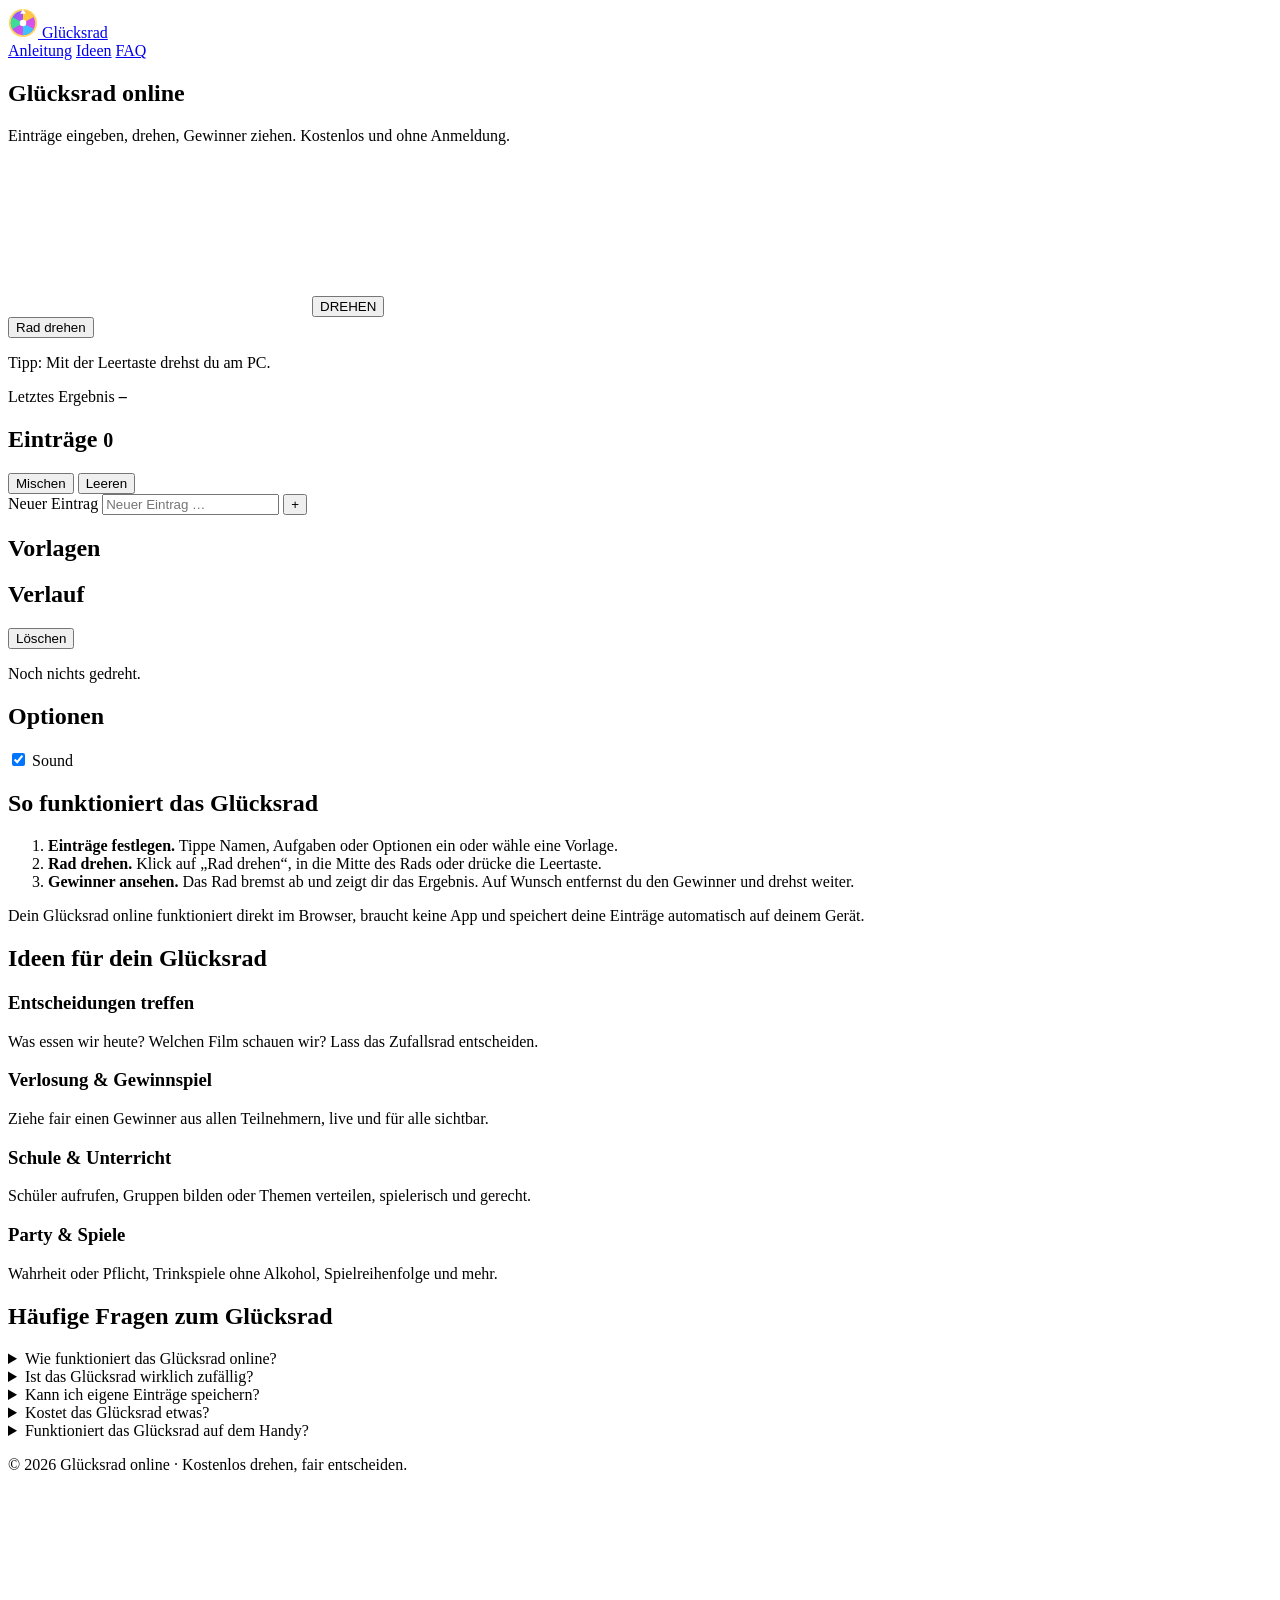
==== index.html @ abd8db39 "Add files via upload" ====
<!DOCTYPE html>
<html lang="de">
<head>
  <meta charset="utf-8">
  <meta name="viewport" content="width=device-width, initial-scale=1, viewport-fit=cover">
  <title>Glücksrad online – kostenlos drehen & selbst gestalten</title>
  <meta name="description" content="Das kostenlose Glücksrad online: Einträge eingeben, Rad drehen, Gewinner ziehen. Perfekt für Entscheidungen, Spiele, Verlosungen und Klassenzimmer. Ohne Anmeldung, am Handy und PC.">
  <meta name="keywords" content="Glücksrad, Glücksrad online, Glücksrad drehen, Glücksrad kostenlos, Zufallsrad, Entscheidungsrad, Wheel of Fortune, Gewinnspiel Rad">
  <meta name="robots" content="index, follow, max-image-preview:large">
  <meta name="theme-color" content="#0b0820">
  <link rel="canonical" href="https://example.com/">
  <link rel="icon" href="favicon.svg" type="image/svg+xml">
  <link rel="manifest" href="manifest.json">

  <meta property="og:type" content="website">
  <meta property="og:locale" content="de_DE">
  <meta property="og:title" content="Glücksrad online – kostenlos drehen">
  <meta property="og:description" content="Eigene Einträge, schickes Rad, sofort Ergebnis. Das Glücksrad für Entscheidungen, Spiele und Verlosungen.">
  <meta property="og:url" content="https://example.com/">
  <meta name="twitter:card" content="summary">
  <meta name="twitter:title" content="Glücksrad online – kostenlos drehen">
  <meta name="twitter:description" content="Eigene Einträge, schickes Rad, sofort Ergebnis.">

  <link rel="stylesheet" href="css/base.css">
  <link rel="stylesheet" href="css/layout.css">
  <link rel="stylesheet" href="css/wheel.css">
  <link rel="stylesheet" href="css/panel.css">
  <link rel="stylesheet" href="css/modal.css">

  <script type="application/ld+json">
  {
    "@context": "https://schema.org",
    "@graph": [
      {
        "@type": "WebApplication",
        "name": "Glücksrad online",
        "url": "https://example.com/",
        "applicationCategory": "GameApplication",
        "operatingSystem": "Alle (Browser)",
        "inLanguage": "de",
        "description": "Kostenloses Glücksrad zum Drehen mit eigenen Einträgen. Läuft im Browser auf Handy, Tablet und PC.",
        "offers": { "@type": "Offer", "price": "0", "priceCurrency": "EUR" }
      },
      {
        "@type": "FAQPage",
        "mainEntity": [
          {
            "@type": "Question",
            "name": "Wie funktioniert das Glücksrad online?",
            "acceptedAnswer": { "@type": "Answer", "text": "Trage deine Einträge ein, klicke auf Drehen und das Rad stoppt zufällig bei einem Eintrag. Das Ergebnis wird sofort angezeigt." }
          },
          {
            "@type": "Question",
            "name": "Ist das Glücksrad wirklich zufällig?",
            "acceptedAnswer": { "@type": "Answer", "text": "Ja. Der Gewinner wird per Zufallsgenerator des Browsers bestimmt, jeder Eintrag hat dieselbe Chance." }
          },
          {
            "@type": "Question",
            "name": "Kann ich eigene Einträge speichern?",
            "acceptedAnswer": { "@type": "Answer", "text": "Ja. Deine Einträge werden automatisch in deinem Browser gespeichert und sind beim nächsten Besuch wieder da." }
          },
          {
            "@type": "Question",
            "name": "Kostet das Glücksrad etwas?",
            "acceptedAnswer": { "@type": "Answer", "text": "Nein, das Glücksrad ist kostenlos und braucht weder Anmeldung noch Installation." }
          },
          {
            "@type": "Question",
            "name": "Funktioniert das Glücksrad auf dem Handy?",
            "acceptedAnswer": { "@type": "Answer", "text": "Ja, die Seite passt sich automatisch an Smartphone, Tablet und PC an." }
          }
        ]
      }
    ]
  }
  </script>
</head>
<body>
  <div class="bg" aria-hidden="true"><span class="blob b1"></span><span class="blob b2"></span><span class="blob b3"></span></div>

  <header class="site-header">
    <a class="brand" href="./" aria-label="Glücksrad Startseite">
      <img src="favicon.svg" width="30" height="30" alt="">
      <span>Glücksrad</span>
    </a>
    <nav class="nav" aria-label="Hauptnavigation">
      <a href="#anleitung">Anleitung</a>
      <a href="#ideen">Ideen</a>
      <a href="#faq">FAQ</a>
    </nav>
  </header>

  <main>
    <section class="app" id="app">
      <div class="app-head">
        <h1>Glücksrad <span class="grad">online</span></h1>
        <p class="lead">Einträge eingeben, drehen, Gewinner ziehen. Kostenlos und ohne Anmeldung.</p>
      </div>

      <div class="stage">
        <div class="wheel-col">
          <div class="wheel-wrap" id="wheelWrap">
            <div class="pointer" aria-hidden="true"></div>
            <canvas id="wheelCanvas" role="img" aria-label="Glücksrad mit deinen Einträgen"></canvas>
            <button class="hub" id="hubBtn" type="button" aria-label="Rad drehen">DREHEN</button>
          </div>

          <button class="spin-btn" id="spinBtn" type="button">
            <span class="spin-label">Rad drehen</span>
          </button>
          <p class="hint">Tipp: Mit der Leertaste drehst du am PC.</p>

          <div class="result-strip" id="resultStrip" aria-live="polite">
            <span class="result-label">Letztes Ergebnis</span>
            <strong id="resultText">–</strong>
          </div>
        </div>

        <aside class="panel" aria-label="Einstellungen">
          <section class="card">
            <div class="card-head">
              <h2>Einträge <small id="entryCount">0</small></h2>
              <div class="mini-actions">
                <button type="button" class="ghost" id="shuffleBtn" title="Reihenfolge mischen">Mischen</button>
                <button type="button" class="ghost danger" id="clearBtn" title="Alle Einträge löschen">Leeren</button>
              </div>
            </div>

            <form class="add-form" id="addForm" autocomplete="off">
              <label class="sr-only" for="entryInput">Neuer Eintrag</label>
              <input id="entryInput" type="text" maxlength="40" placeholder="Neuer Eintrag …" enterkeyhint="done">
              <button type="submit" class="add-btn" aria-label="Eintrag hinzufügen">+</button>
            </form>

            <ul class="entries" id="entryList"></ul>
            <p class="note" id="entryNote" hidden></p>
          </section>

          <section class="card">
            <h2>Vorlagen</h2>
            <div class="chips" id="presetChips"></div>
          </section>

          <section class="card">
            <div class="card-head">
              <h2>Verlauf</h2>
              <button type="button" class="ghost" id="clearHistoryBtn">Löschen</button>
            </div>
            <ol class="history" id="historyList"></ol>
            <p class="note" id="historyEmpty">Noch nichts gedreht.</p>
          </section>

          <section class="card">
            <h2>Optionen</h2>
            <label class="switch">
              <input type="checkbox" id="soundToggle" checked>
              <span class="track"><span class="thumb"></span></span>
              <span class="switch-text">Sound</span>
            </label>
          </section>
        </aside>
      </div>
    </section>

    <section class="content" id="anleitung">
      <h2>So funktioniert das Glücksrad</h2>
      <ol class="steps">
        <li><strong>Einträge festlegen.</strong> Tippe Namen, Aufgaben oder Optionen ein oder wähle eine Vorlage.</li>
        <li><strong>Rad drehen.</strong> Klick auf „Rad drehen“, in die Mitte des Rads oder drücke die Leertaste.</li>
        <li><strong>Gewinner ansehen.</strong> Das Rad bremst ab und zeigt dir das Ergebnis. Auf Wunsch entfernst du den Gewinner und drehst weiter.</li>
      </ol>
      <p>Dein Glücksrad online funktioniert direkt im Browser, braucht keine App und speichert deine Einträge automatisch auf deinem Gerät.</p>
    </section>

    <section class="content" id="ideen">
      <h2>Ideen für dein Glücksrad</h2>
      <div class="idea-grid">
        <article><h3>Entscheidungen treffen</h3><p>Was essen wir heute? Welchen Film schauen wir? Lass das Zufallsrad entscheiden.</p></article>
        <article><h3>Verlosung &amp; Gewinnspiel</h3><p>Ziehe fair einen Gewinner aus allen Teilnehmern, live und für alle sichtbar.</p></article>
        <article><h3>Schule &amp; Unterricht</h3><p>Schüler aufrufen, Gruppen bilden oder Themen verteilen, spielerisch und gerecht.</p></article>
        <article><h3>Party &amp; Spiele</h3><p>Wahrheit oder Pflicht, Trinkspiele ohne Alkohol, Spielreihenfolge und mehr.</p></article>
      </div>
    </section>

    <section class="content" id="faq">
      <h2>Häufige Fragen zum Glücksrad</h2>
      <details><summary>Wie funktioniert das Glücksrad online?</summary><p>Trage deine Einträge ein, klicke auf Drehen und das Rad stoppt zufällig bei einem Eintrag. Das Ergebnis wird sofort angezeigt.</p></details>
      <details><summary>Ist das Glücksrad wirklich zufällig?</summary><p>Ja. Der Gewinner wird per Zufallsgenerator des Browsers bestimmt, jeder Eintrag hat dieselbe Chance.</p></details>
      <details><summary>Kann ich eigene Einträge speichern?</summary><p>Ja. Deine Einträge werden automatisch in deinem Browser gespeichert und sind beim nächsten Besuch wieder da.</p></details>
      <details><summary>Kostet das Glücksrad etwas?</summary><p>Nein, das Glücksrad ist kostenlos und braucht weder Anmeldung noch Installation.</p></details>
      <details><summary>Funktioniert das Glücksrad auf dem Handy?</summary><p>Ja, die Seite passt sich automatisch an Smartphone, Tablet und PC an.</p></details>
    </section>
  </main>

  <footer class="site-footer">
    <p>© <span id="year">2026</span> Glücksrad online · Kostenlos drehen, fair entscheiden.</p>
  </footer>

  <dialog class="modal" id="resultModal" aria-labelledby="modalWinner">
    <div class="modal-box">
      <p class="modal-kicker">Gewinner</p>
      <h2 id="modalWinner">–</h2>
      <div class="modal-actions">
        <button type="button" class="btn primary" id="againBtn">Nochmal drehen</button>
        <button type="button" class="btn" id="removeWinnerBtn">Gewinner entfernen</button>
        <button type="button" class="btn ghost" id="closeModalBtn">Schließen</button>
      </div>
    </div>
  </dialog>

  <canvas id="confetti" aria-hidden="true"></canvas>

  <script src="js/config.js"></script>
  <script src="js/storage.js"></script>
  <script src="js/sound.js"></script>
  <script src="js/confetti.js"></script>
  <script src="js/wheel.js"></script>
  <script src="js/ui.js"></script>
  <script src="js/main.js"></script>
</body>
</html>
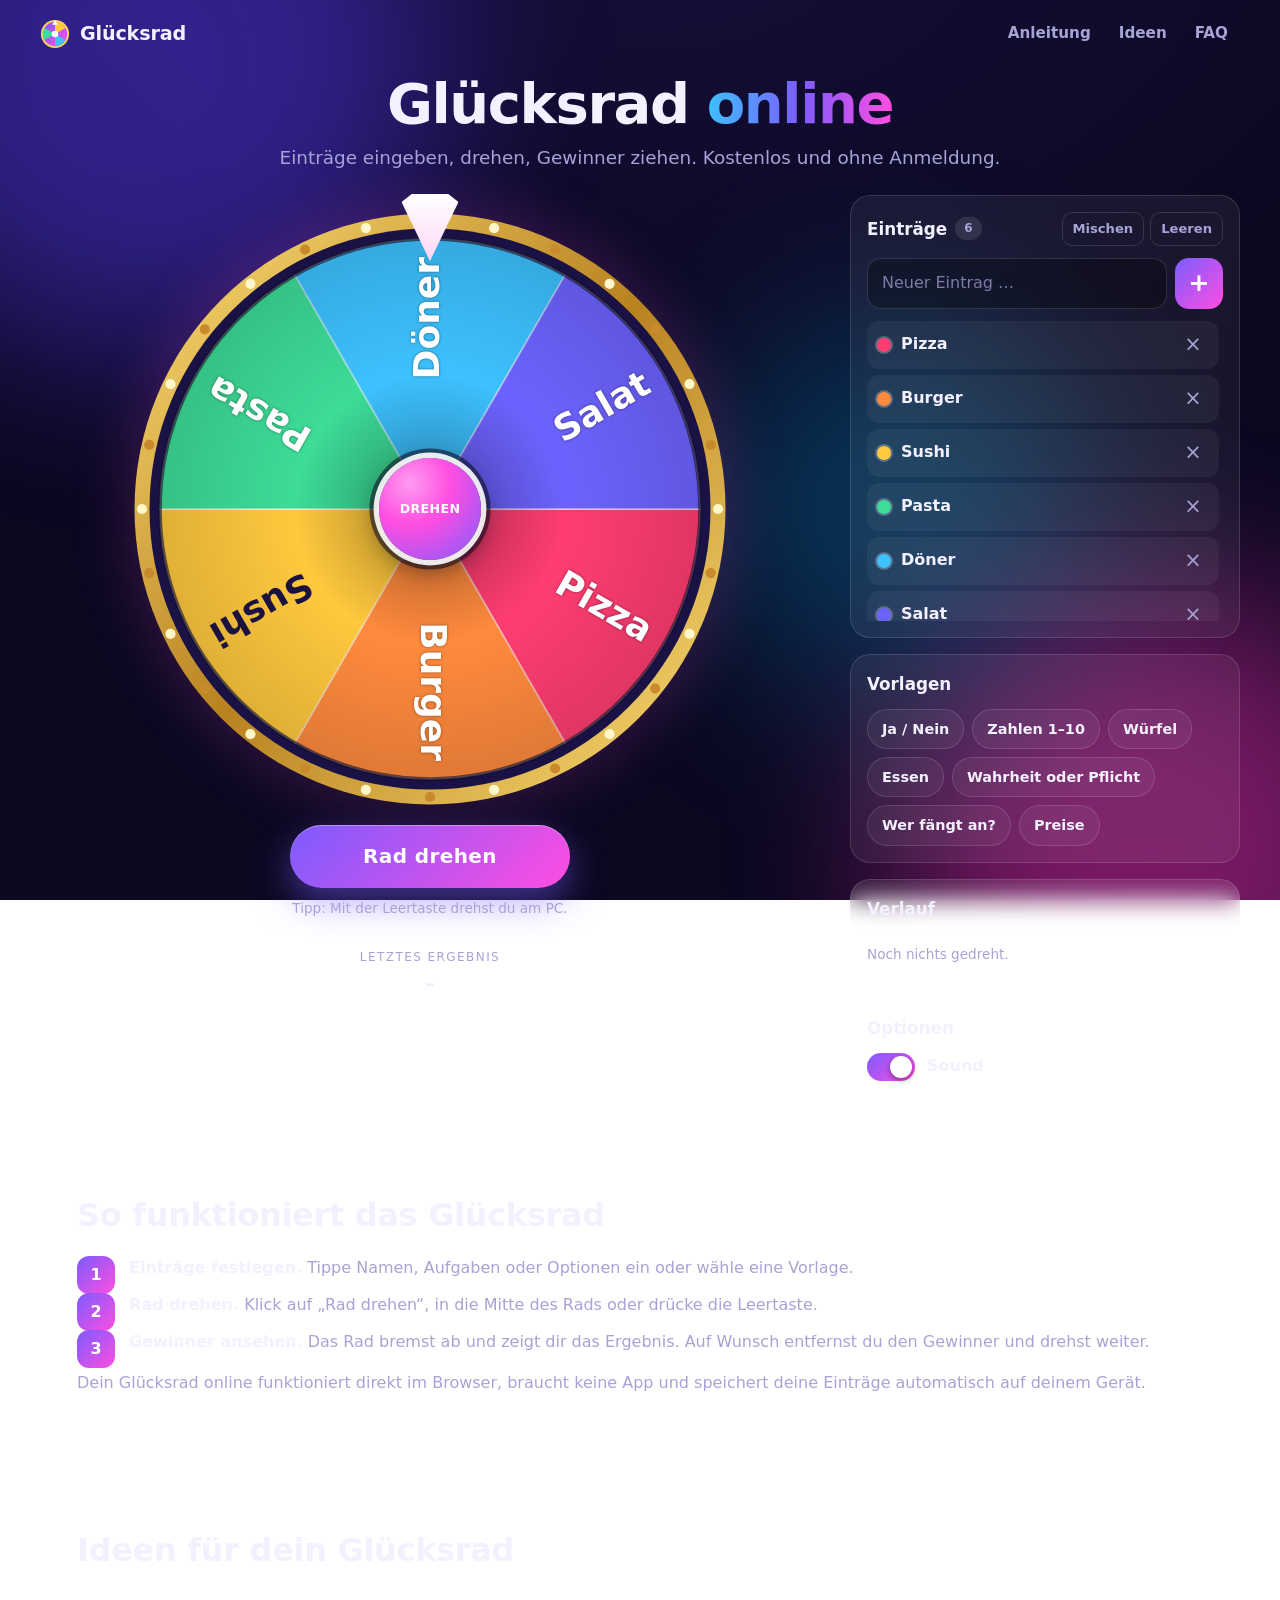
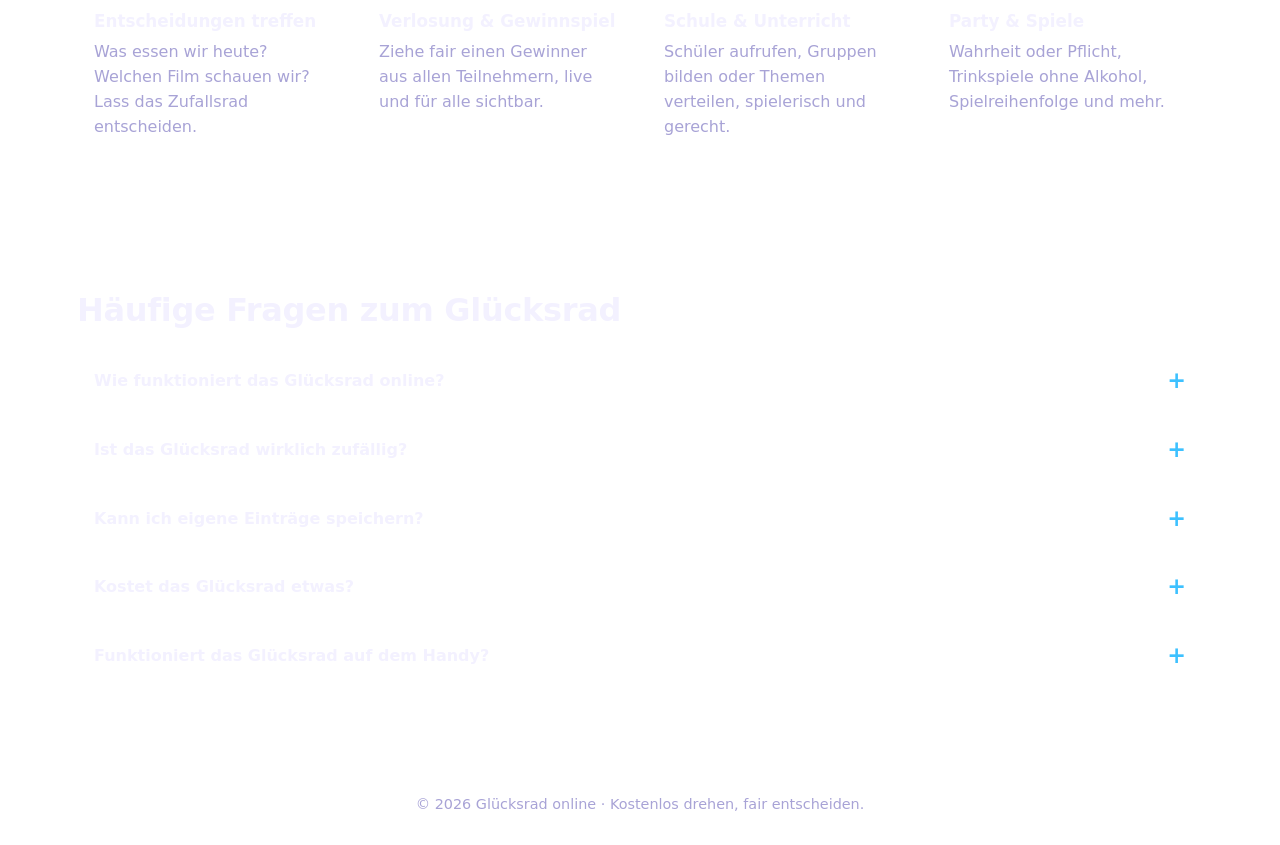
==== commit 5100dd7b: "Update index.html" ====
--- a/index.html
+++ b/index.html
@@ -21,11 +21,11 @@
   <meta name="twitter:title" content="Glücksrad online – kostenlos drehen">
   <meta name="twitter:description" content="Eigene Einträge, schickes Rad, sofort Ergebnis.">
 
-  <link rel="stylesheet" href="css/base.css">
-  <link rel="stylesheet" href="css/layout.css">
-  <link rel="stylesheet" href="css/wheel.css">
-  <link rel="stylesheet" href="css/panel.css">
-  <link rel="stylesheet" href="css/modal.css">
+  <link rel="stylesheet" href="base.css">
+  <link rel="stylesheet" href="layout.css">
+  <link rel="stylesheet" href="wheel.css">
+  <link rel="stylesheet" href="panel.css">
+  <link rel="stylesheet" href="modal.css">
 
   <script type="application/ld+json">
   {
@@ -210,12 +210,12 @@
 
   <canvas id="confetti" aria-hidden="true"></canvas>
 
-  <script src="js/config.js"></script>
-  <script src="js/storage.js"></script>
-  <script src="js/sound.js"></script>
-  <script src="js/confetti.js"></script>
-  <script src="js/wheel.js"></script>
-  <script src="js/ui.js"></script>
-  <script src="js/main.js"></script>
+  <script src="config.js"></script>
+  <script src="storage.js"></script>
+  <script src="sound.js"></script>
+  <script src="confetti.js"></script>
+  <script src="wheel.js"></script>
+  <script src="ui.js"></script>
+  <script src="main.js"></script>
 </body>
 </html>
--- a/base.css
+++ b/base.css
@@ -0,0 +1,91 @@
+/* ===== Basis: Variablen, Reset, Hintergrund, Buttons ===== */
+:root {
+  --bg: #0b0820;
+  --bg-2: #150f3a;
+  --text: #f3f1ff;
+  --muted: #a8a3d6;
+  --card: rgba(255, 255, 255, 0.06);
+  --card-strong: rgba(255, 255, 255, 0.1);
+  --line: rgba(255, 255, 255, 0.13);
+  --accent: #7c5cff;
+  --accent-2: #ff4de1;
+  --accent-3: #3dc1ff;
+  --danger: #ff5c7a;
+  --radius: 20px;
+  --font: "Inter", system-ui, -apple-system, "Segoe UI", Roboto, "Helvetica Neue", Arial, sans-serif;
+}
+
+*, *::before, *::after { box-sizing: border-box; }
+* { margin: 0; }
+
+html {
+  scroll-behavior: smooth;
+  -webkit-text-size-adjust: 100%;
+  scroll-padding-top: 16px;
+}
+
+body {
+  font-family: var(--font);
+  color: var(--text);
+  background: radial-gradient(1200px 700px at 50% -10%, var(--bg-2), var(--bg) 70%) fixed;
+  min-height: 100vh;
+  line-height: 1.55;
+  overflow-x: hidden;
+  -webkit-tap-highlight-color: transparent;
+}
+
+a { color: var(--accent-3); }
+button, input { font: inherit; color: inherit; }
+button { cursor: pointer; }
+:focus-visible { outline: 3px solid var(--accent-3); outline-offset: 2px; }
+
+.sr-only {
+  position: absolute; width: 1px; height: 1px; padding: 0; margin: -1px;
+  overflow: hidden; clip: rect(0, 0, 0, 0); white-space: nowrap; border: 0;
+}
+
+/* animierter Hintergrund */
+.bg { position: fixed; inset: 0; z-index: -1; overflow: hidden; pointer-events: none; }
+.blob { position: absolute; border-radius: 50%; filter: blur(90px); opacity: 0.45; animation: float 18s ease-in-out infinite; }
+.b1 { width: 46vmax; height: 46vmax; background: #5b3dff; top: -18vmax; left: -12vmax; }
+.b2 { width: 40vmax; height: 40vmax; background: #ff2fb8; bottom: -16vmax; right: -10vmax; animation-delay: -6s; }
+.b3 { width: 30vmax; height: 30vmax; background: #00b7ff; top: 35%; left: 55%; opacity: 0.25; animation-delay: -12s; }
+@keyframes float {
+  0%, 100% { transform: translate(0, 0) scale(1); }
+  50% { transform: translate(4vmax, -3vmax) scale(1.08); }
+}
+
+/* Buttons */
+.btn {
+  border: 1px solid var(--line);
+  background: var(--card-strong);
+  border-radius: 14px;
+  padding: 12px 18px;
+  font-weight: 700;
+  transition: transform 0.15s ease, background 0.15s ease, box-shadow 0.15s ease;
+}
+.btn:hover { background: rgba(255, 255, 255, 0.16); transform: translateY(-1px); }
+.btn:active { transform: translateY(0) scale(0.98); }
+.btn.primary {
+  border: 0;
+  background: linear-gradient(135deg, var(--accent), var(--accent-2));
+  box-shadow: 0 10px 28px rgba(124, 92, 255, 0.45);
+}
+.btn.ghost { background: transparent; }
+
+.ghost {
+  background: transparent;
+  border: 1px solid var(--line);
+  color: var(--muted);
+  border-radius: 10px;
+  padding: 6px 10px;
+  font-size: 0.82rem;
+  font-weight: 600;
+  transition: color 0.15s, border-color 0.15s, background 0.15s;
+}
+.ghost:hover { color: var(--text); border-color: rgba(255, 255, 255, 0.3); background: rgba(255, 255, 255, 0.05); }
+.ghost.danger:hover { color: var(--danger); border-color: var(--danger); }
+
+@media (prefers-reduced-motion: reduce) {
+  *, *::before, *::after { animation-duration: 0.01ms !important; animation-iteration-count: 1 !important; transition-duration: 0.01ms !important; scroll-behavior: auto !important; }
+}
--- a/layout.css
+++ b/layout.css
@@ -0,0 +1,70 @@
+/* ===== Layout: Header, Hauptbereich, Inhalte, Footer ===== */
+.site-header {
+  display: flex; align-items: center; justify-content: space-between;
+  max-width: 1280px; margin: 0 auto;
+  padding: 14px clamp(16px, 4vw, 40px);
+  padding-top: max(14px, env(safe-area-inset-top));
+}
+.brand { display: flex; align-items: center; gap: 10px; color: var(--text); text-decoration: none; font-weight: 800; font-size: 1.2rem; letter-spacing: -0.01em; }
+.brand img { display: block; }
+.nav { display: flex; gap: 4px; }
+.nav a { color: var(--muted); text-decoration: none; font-weight: 600; font-size: 0.95rem; padding: 8px 12px; border-radius: 10px; transition: color 0.15s, background 0.15s; }
+.nav a:hover { color: var(--text); background: var(--card); }
+
+main { max-width: 1280px; margin: 0 auto; padding: 0 clamp(16px, 4vw, 40px) 40px; }
+
+.app-head { text-align: center; margin: 6px 0 22px; }
+h1 { font-size: clamp(2.1rem, 5.6vw, 3.5rem); line-height: 1.08; font-weight: 900; letter-spacing: -0.025em; }
+.grad { background: linear-gradient(90deg, var(--accent-3), var(--accent), var(--accent-2)); -webkit-background-clip: text; background-clip: text; color: transparent; }
+.lead { color: var(--muted); font-size: clamp(1rem, 2.2vw, 1.15rem); margin-top: 10px; }
+
+.stage { display: grid; grid-template-columns: minmax(0, 1fr) 390px; gap: 30px; align-items: start; }
+.wheel-col { display: flex; flex-direction: column; align-items: center; gap: 16px; min-width: 0; }
+
+/* Inhaltsbereiche (SEO-Text) */
+.content {
+  margin-top: 56px;
+  padding: clamp(20px, 4vw, 36px);
+  background: var(--card);
+  border: 1px solid var(--line);
+  border-radius: 24px;
+  backdrop-filter: blur(10px);
+}
+.content h2 { font-size: clamp(1.4rem, 3.4vw, 2rem); margin-bottom: 16px; letter-spacing: -0.01em; }
+.content p { color: var(--muted); }
+.content p + p { margin-top: 10px; }
+
+.steps { list-style: none; counter-reset: step; display: grid; gap: 12px; margin-bottom: 16px; padding: 0; }
+.steps li { counter-increment: step; position: relative; padding-left: 52px; color: var(--muted); }
+.steps li::before {
+  content: counter(step); position: absolute; left: 0; top: 0;
+  width: 38px; height: 38px; display: grid; place-items: center;
+  border-radius: 12px; font-weight: 800; color: #fff;
+  background: linear-gradient(135deg, var(--accent), var(--accent-2));
+}
+.steps strong { color: var(--text); }
+
+.idea-grid { display: grid; grid-template-columns: repeat(auto-fit, minmax(220px, 1fr)); gap: 14px; }
+.idea-grid article { background: rgba(255, 255, 255, 0.05); border: 1px solid var(--line); border-radius: 16px; padding: 16px; }
+.idea-grid h3 { font-size: 1.05rem; margin-bottom: 6px; }
+
+details { border: 1px solid var(--line); border-radius: 14px; padding: 4px 16px; background: rgba(255, 255, 255, 0.04); }
+details + details { margin-top: 10px; }
+summary { cursor: pointer; font-weight: 700; padding: 12px 0; list-style: none; display: flex; justify-content: space-between; gap: 12px; }
+summary::-webkit-details-marker { display: none; }
+summary::after { content: "+"; font-size: 1.4rem; line-height: 1; color: var(--accent-3); transition: transform 0.2s; }
+details[open] summary::after { transform: rotate(45deg); }
+details p { padding-bottom: 14px; }
+
+.site-footer { text-align: center; color: var(--muted); font-size: 0.9rem; padding: 30px 16px calc(30px + env(safe-area-inset-bottom)); }
+
+/* Tablet & Handy */
+@media (max-width: 980px) {
+  .stage { grid-template-columns: 1fr; gap: 22px; }
+  .panel { max-width: 640px; width: 100%; margin: 0 auto; }
+}
+@media (max-width: 520px) {
+  .nav a { padding: 8px 8px; font-size: 0.88rem; }
+  .app-head { margin-bottom: 14px; }
+  .content { margin-top: 36px; border-radius: 20px; }
+}
--- a/wheel.css
+++ b/wheel.css
@@ -0,0 +1,68 @@
+/* ===== Glücksrad: Rad, Zeiger, Drehen-Button, Ergebnis ===== */
+.wheel-wrap {
+  position: relative;
+  width: min(100%, clamp(280px, min(92vw, 100svh - 300px), 640px));
+  aspect-ratio: 1;
+  container-type: inline-size;
+  margin-top: 14px;
+}
+.wheel-wrap::before {
+  content: ""; position: absolute; inset: -6%; z-index: -1; border-radius: 50%;
+  background: radial-gradient(circle, rgba(124, 92, 255, 0.55), rgba(255, 77, 225, 0.2) 55%, transparent 70%);
+  filter: blur(22px);
+}
+#wheelCanvas { position: absolute; inset: 0; width: 100%; height: 100%; display: block; border-radius: 50%; touch-action: manipulation; }
+
+.pointer {
+  position: absolute; left: 50%; top: -2.5%;
+  width: 9.5%; aspect-ratio: 0.85;
+  transform: translateX(-50%); transform-origin: 50% 20%;
+  background: linear-gradient(180deg, #fff, #ffd6f6);
+  clip-path: polygon(50% 100%, 0 12%, 18% 0, 82% 0, 100% 12%);
+  z-index: 3;
+}
+
+.hub {
+  position: absolute; left: 50%; top: 50%;
+  width: 17%; aspect-ratio: 1; transform: translate(-50%, -50%);
+  border-radius: 50%; border: 0;
+  background: radial-gradient(circle at 30% 25%, #ff9bf0, var(--accent-2) 40%, var(--accent) 100%);
+  box-shadow: 0 0 0 0.9cqw rgba(255, 255, 255, 0.9), 0 0 0 1.6cqw rgba(11, 8, 32, 0.55), 0 8px 26px rgba(0, 0, 0, 0.5);
+  color: #fff; font-weight: 900; letter-spacing: 0.03em; font-size: 2.1cqw;
+  z-index: 2; transition: transform 0.15s ease, filter 0.15s;
+}
+.hub:hover { transform: translate(-50%, -50%) scale(1.06); filter: brightness(1.1); }
+.hub:active { transform: translate(-50%, -50%) scale(0.96); }
+
+.spin-btn {
+  border: 0; border-radius: 999px;
+  padding: 16px 44px; min-width: min(100%, 280px);
+  font-size: 1.25rem; font-weight: 900; letter-spacing: 0.02em; color: #fff;
+  background: linear-gradient(135deg, #7c5cff 0%, #ff4de1 100%);
+  box-shadow: 0 14px 36px rgba(124, 92, 255, 0.5), inset 0 1px 0 rgba(255, 255, 255, 0.35);
+  transition: transform 0.15s ease, box-shadow 0.15s ease, filter 0.15s;
+  animation: pulse 2.4s ease-in-out infinite;
+}
+.spin-btn:hover { transform: translateY(-2px); filter: brightness(1.08); }
+.spin-btn:active { transform: scale(0.97); }
+@keyframes pulse {
+  0%, 100% { box-shadow: 0 14px 36px rgba(124, 92, 255, 0.5), 0 0 0 0 rgba(255, 77, 225, 0.45); }
+  50% { box-shadow: 0 14px 36px rgba(124, 92, 255, 0.5), 0 0 0 14px rgba(255, 77, 225, 0); }
+}
+
+.spin-btn:disabled, .hub:disabled { opacity: 0.5; cursor: not-allowed; animation: none; filter: grayscale(0.4); transform: none; }
+.hub:disabled { transform: translate(-50%, -50%); }
+body.is-spinning .spin-btn { animation: none; }
+
+.hint { color: var(--muted); font-size: 0.85rem; margin-top: -6px; }
+@media (hover: none) { .hint { display: none; } }
+
+.result-strip {
+  display: flex; flex-direction: column; align-items: center; gap: 2px;
+  width: min(100%, 460px); padding: 12px 18px; text-align: center;
+  background: var(--card); border: 1px solid var(--line); border-radius: 16px;
+}
+.result-label { font-size: 0.75rem; text-transform: uppercase; letter-spacing: 0.12em; color: var(--muted); }
+.result-strip strong { font-size: 1.3rem; max-width: 100%; overflow-wrap: anywhere; }
+.result-strip.pop { animation: pop 0.45s ease; }
+@keyframes pop { 0% { transform: scale(0.92); } 60% { transform: scale(1.04); } 100% { transform: scale(1); } }
--- a/panel.css
+++ b/panel.css
@@ -0,0 +1,61 @@
+/* ===== Seitenpanel: Einträge, Vorlagen, Verlauf, Optionen ===== */
+.panel { display: grid; gap: 16px; min-width: 0; }
+body.is-spinning .panel { opacity: 0.6; pointer-events: none; }
+.panel { transition: opacity 0.2s; }
+
+.card { background: var(--card); border: 1px solid var(--line); border-radius: var(--radius); padding: 16px; backdrop-filter: blur(12px); }
+.card h2 { font-size: 1.05rem; font-weight: 800; display: flex; align-items: center; gap: 8px; }
+.card h2 small { font-size: 0.75rem; background: var(--card-strong); padding: 2px 9px; border-radius: 999px; color: var(--muted); }
+.card-head { display: flex; align-items: center; justify-content: space-between; gap: 10px; margin-bottom: 12px; }
+.card > h2 { margin-bottom: 12px; }
+.mini-actions { display: flex; gap: 6px; }
+
+.add-form { display: flex; gap: 8px; margin-bottom: 12px; }
+.add-form input {
+  flex: 1; min-width: 0; font-size: 16px; /* 16px verhindert Zoom auf iPhones */
+  padding: 12px 14px; border-radius: 14px;
+  background: rgba(0, 0, 0, 0.28); border: 1px solid var(--line);
+  transition: border-color 0.15s, box-shadow 0.15s;
+}
+.add-form input::placeholder { color: #7f7aa8; }
+.add-form input:focus { outline: none; border-color: var(--accent); box-shadow: 0 0 0 3px rgba(124, 92, 255, 0.3); }
+.add-btn {
+  width: 48px; flex: none; border: 0; border-radius: 14px; font-size: 1.6rem; font-weight: 700; line-height: 1; color: #fff;
+  background: linear-gradient(135deg, var(--accent), var(--accent-2));
+  transition: transform 0.15s;
+}
+.add-btn:hover { transform: scale(1.06); }
+.add-btn:active { transform: scale(0.94); }
+
+.entries { list-style: none; padding: 0; display: grid; gap: 6px; max-height: 300px; overflow-y: auto; padding-right: 4px; scrollbar-width: thin; scrollbar-color: rgba(255, 255, 255, 0.25) transparent; }
+.entries li { display: flex; align-items: center; gap: 10px; padding: 8px 10px; border-radius: 12px; background: rgba(255, 255, 255, 0.05); animation: slideIn 0.2s ease; }
+@keyframes slideIn { from { opacity: 0; transform: translateY(-4px); } to { opacity: 1; transform: none; } }
+.dot { width: 14px; height: 14px; border-radius: 50%; flex: none; box-shadow: 0 0 0 2px rgba(255, 255, 255, 0.25); }
+.entry-text { flex: 1; min-width: 0; overflow-wrap: anywhere; font-weight: 600; }
+.remove { flex: none; width: 32px; height: 32px; border-radius: 10px; border: 0; background: transparent; color: var(--muted); font-size: 1.3rem; line-height: 1; transition: background 0.15s, color 0.15s; }
+.remove:hover { background: rgba(255, 92, 122, 0.18); color: var(--danger); }
+
+.note { color: var(--muted); font-size: 0.85rem; margin-top: 10px; }
+.note.warn { color: #ffcf6b; }
+
+.chips { display: flex; flex-wrap: wrap; gap: 8px; }
+.chip { border: 1px solid var(--line); background: rgba(255, 255, 255, 0.05); border-radius: 999px; padding: 8px 14px; font-size: 0.9rem; font-weight: 600; transition: background 0.15s, border-color 0.15s, transform 0.15s; }
+.chip:hover { background: rgba(124, 92, 255, 0.25); border-color: var(--accent); transform: translateY(-1px); }
+
+.history { list-style: none; padding: 0; display: grid; gap: 6px; counter-reset: h; }
+.history li { display: flex; justify-content: space-between; gap: 10px; padding: 8px 12px; border-radius: 10px; background: rgba(255, 255, 255, 0.05); font-weight: 600; }
+.history li span:first-child { overflow-wrap: anywhere; }
+.history time { color: var(--muted); font-size: 0.8rem; font-weight: 500; flex: none; }
+
+.switch { display: flex; align-items: center; gap: 12px; cursor: pointer; user-select: none; }
+.switch input { position: absolute; opacity: 0; width: 1px; height: 1px; }
+.track { width: 48px; height: 28px; border-radius: 999px; background: rgba(255, 255, 255, 0.16); position: relative; transition: background 0.2s; flex: none; }
+.thumb { position: absolute; top: 3px; left: 3px; width: 22px; height: 22px; border-radius: 50%; background: #fff; transition: transform 0.2s; box-shadow: 0 2px 6px rgba(0, 0, 0, 0.4); }
+.switch input:checked + .track { background: linear-gradient(135deg, var(--accent), var(--accent-2)); }
+.switch input:checked + .track .thumb { transform: translateX(20px); }
+.switch input:focus-visible + .track { outline: 3px solid var(--accent-3); outline-offset: 2px; }
+.switch-text { font-weight: 600; }
+
+@media (max-width: 520px) {
+  .entries { max-height: 240px; }
+}
--- a/modal.css
+++ b/modal.css
@@ -0,0 +1,23 @@
+/* ===== Gewinner-Dialog & Konfetti ===== */
+#confetti { position: fixed; inset: 0; width: 100%; height: 100%; pointer-events: none; z-index: 1000; }
+
+.modal {
+  border: 0; padding: 0; background: transparent; color: var(--text);
+  width: min(92vw, 460px); max-width: none; margin: auto; overflow: visible;
+}
+.modal::backdrop { background: rgba(6, 4, 22, 0.65); backdrop-filter: blur(6px); -webkit-backdrop-filter: blur(6px); }
+.modal[open] .modal-box { animation: modalIn 0.35s cubic-bezier(0.2, 1.3, 0.4, 1); }
+@keyframes modalIn { from { opacity: 0; transform: scale(0.8) translateY(20px); } to { opacity: 1; transform: none; } }
+
+.modal-box {
+  text-align: center; padding: 30px 24px 24px;
+  border-radius: 28px; border: 1px solid rgba(255, 255, 255, 0.2);
+  background: linear-gradient(160deg, rgba(40, 28, 100, 0.95), rgba(20, 12, 60, 0.97));
+  box-shadow: 0 30px 80px rgba(0, 0, 0, 0.6), 0 0 80px rgba(124, 92, 255, 0.35);
+}
+.modal-kicker { text-transform: uppercase; letter-spacing: 0.2em; font-size: 0.8rem; color: var(--accent-3); font-weight: 800; }
+.modal h2 {
+  margin: 10px 0 24px; font-size: clamp(2rem, 9vw, 3rem); line-height: 1.1; font-weight: 900; overflow-wrap: anywhere;
+  background: linear-gradient(90deg, #ffe27a, #ff9bf0, #8fd8ff); -webkit-background-clip: text; background-clip: text; color: transparent;
+}
+.modal-actions { display: grid; gap: 10px; }
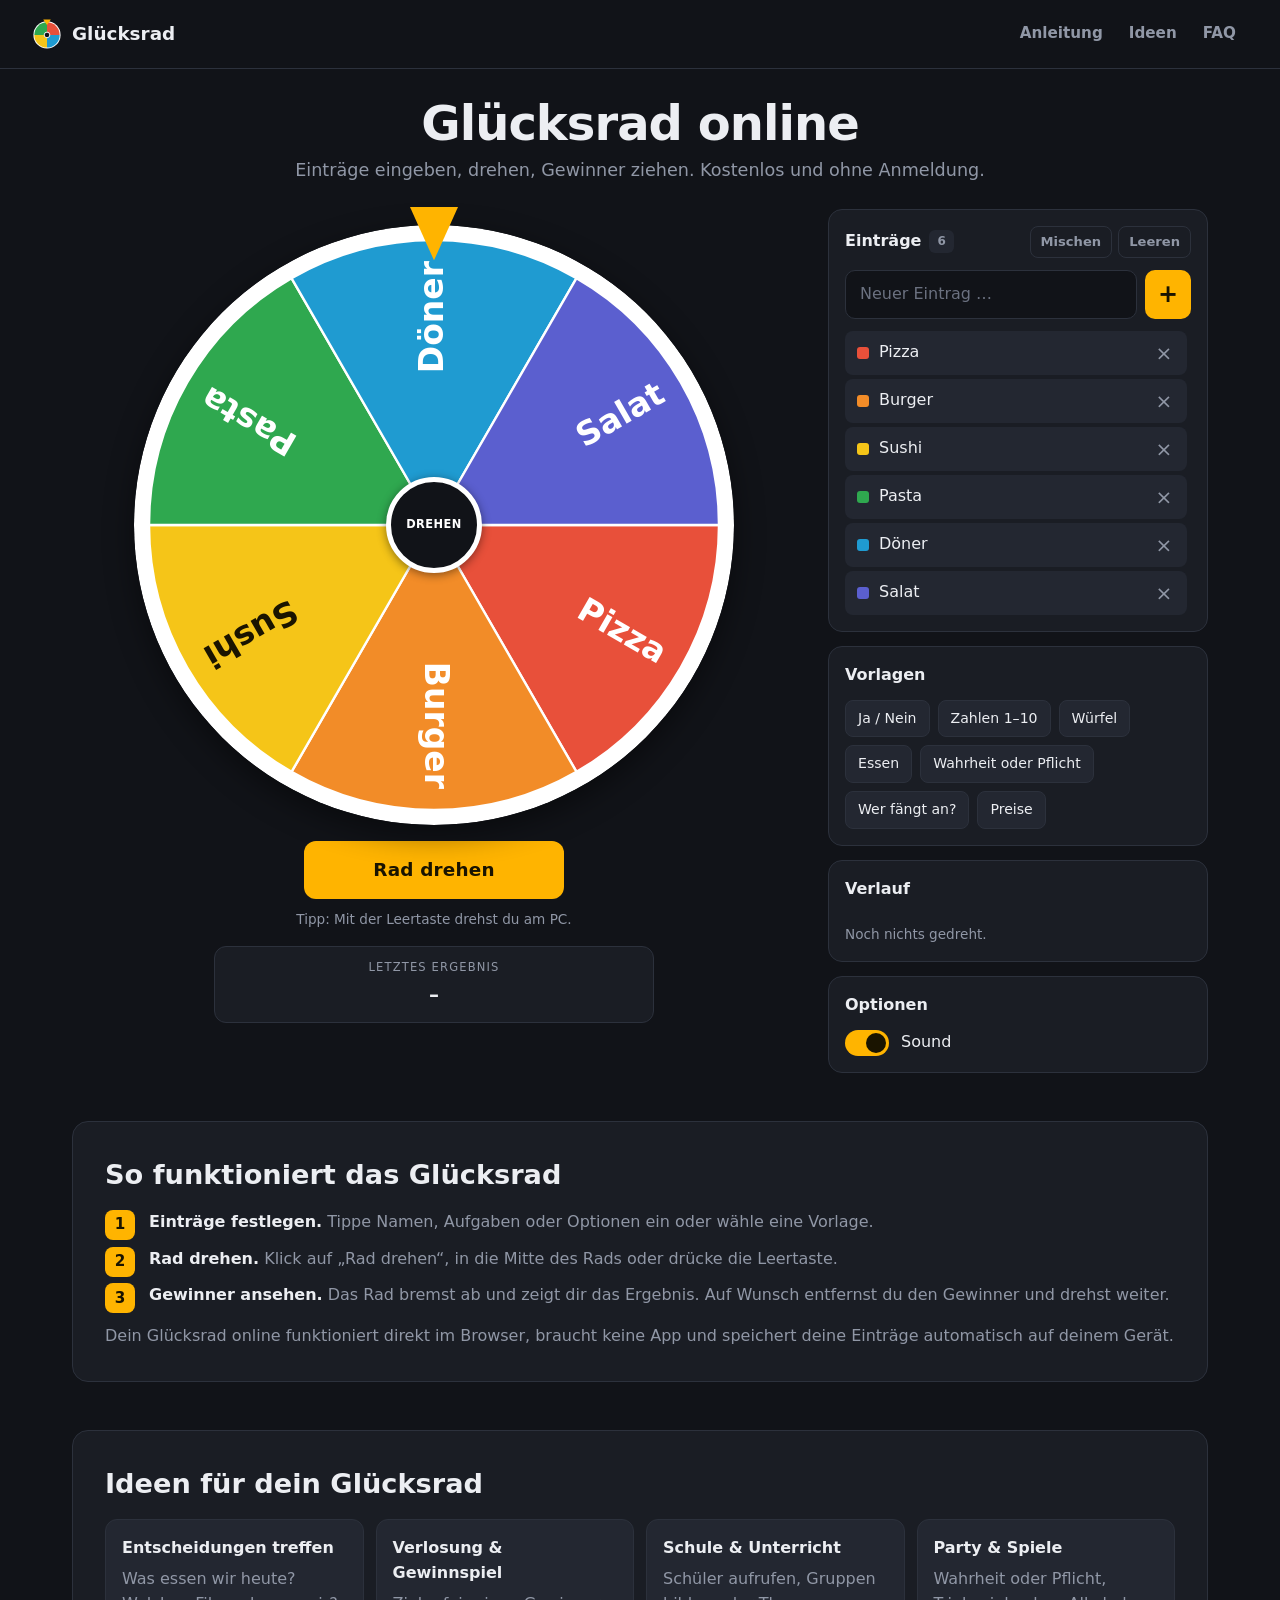
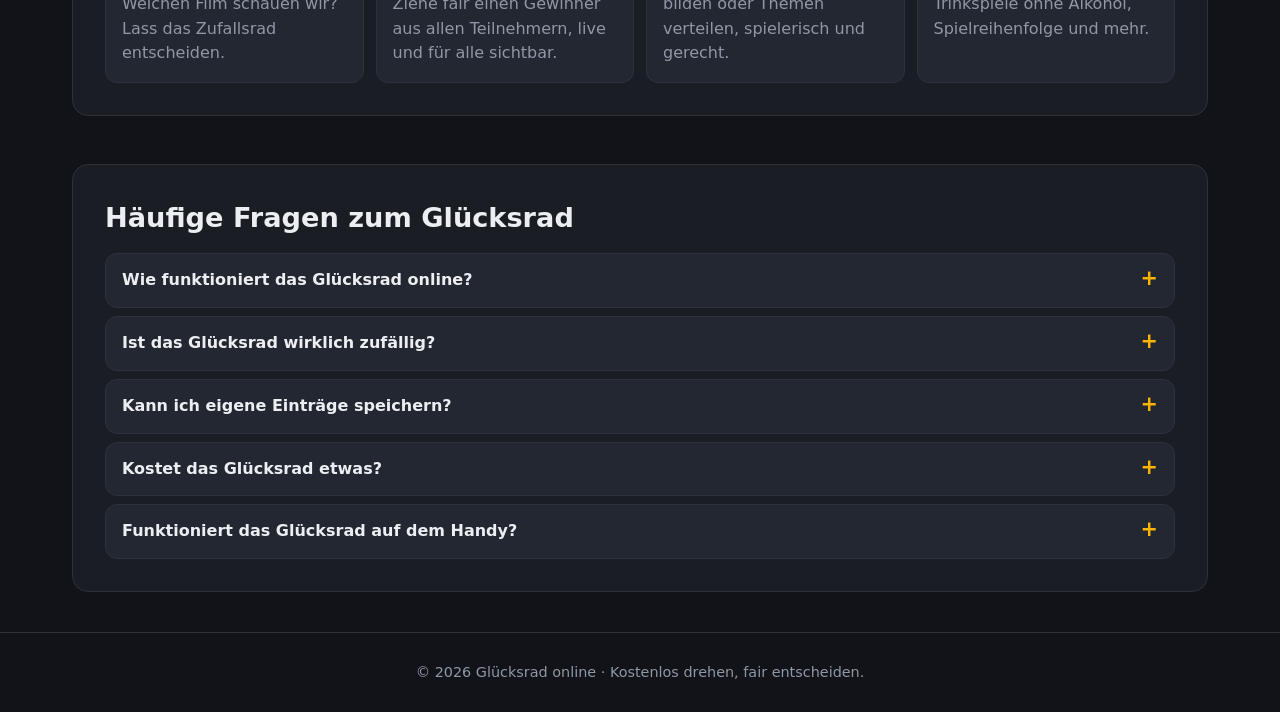
==== commit 6fbada4c: "Add files via upload" ====
--- a/index.html
+++ b/index.html
@@ -7,7 +7,7 @@
   <meta name="description" content="Das kostenlose Glücksrad online: Einträge eingeben, Rad drehen, Gewinner ziehen. Perfekt für Entscheidungen, Spiele, Verlosungen und Klassenzimmer. Ohne Anmeldung, am Handy und PC.">
   <meta name="keywords" content="Glücksrad, Glücksrad online, Glücksrad drehen, Glücksrad kostenlos, Zufallsrad, Entscheidungsrad, Wheel of Fortune, Gewinnspiel Rad">
   <meta name="robots" content="index, follow, max-image-preview:large">
-  <meta name="theme-color" content="#0b0820">
+  <meta name="theme-color" content="#111318">
   <link rel="canonical" href="https://example.com/">
   <link rel="icon" href="favicon.svg" type="image/svg+xml">
   <link rel="manifest" href="manifest.json">
@@ -76,7 +76,6 @@
   </script>
 </head>
 <body>
-  <div class="bg" aria-hidden="true"><span class="blob b1"></span><span class="blob b2"></span><span class="blob b3"></span></div>
 
   <header class="site-header">
     <a class="brand" href="./" aria-label="Glücksrad Startseite">
@@ -93,7 +92,7 @@
   <main>
     <section class="app" id="app">
       <div class="app-head">
-        <h1>Glücksrad <span class="grad">online</span></h1>
+        <h1>Glücksrad online</h1>
         <p class="lead">Einträge eingeben, drehen, Gewinner ziehen. Kostenlos und ohne Anmeldung.</p>
       </div>
 
--- a/base.css
+++ b/base.css
@@ -1,89 +1,69 @@
-/* ===== Basis: Variablen, Reset, Hintergrund, Buttons ===== */
+/* ===== Basis: Variablen, Reset, Buttons ===== */
 :root {
-  --bg: #0b0820;
-  --bg-2: #150f3a;
-  --text: #f3f1ff;
-  --muted: #a8a3d6;
-  --card: rgba(255, 255, 255, 0.06);
-  --card-strong: rgba(255, 255, 255, 0.1);
-  --line: rgba(255, 255, 255, 0.13);
-  --accent: #7c5cff;
-  --accent-2: #ff4de1;
-  --accent-3: #3dc1ff;
-  --danger: #ff5c7a;
-  --radius: 20px;
-  --font: "Inter", system-ui, -apple-system, "Segoe UI", Roboto, "Helvetica Neue", Arial, sans-serif;
+  --bg: #111318;
+  --surface: #1a1d24;
+  --surface-2: #232731;
+  --line: #2c313c;
+  --text: #eceef2;
+  --muted: #9097a6;
+  --accent: #ffb400;
+  --accent-ink: #1a1400;
+  --danger: #ff6b6b;
+  --radius: 12px;
+  --font: system-ui, -apple-system, "Segoe UI", Roboto, "Helvetica Neue", Arial, sans-serif;
 }
 
 *, *::before, *::after { box-sizing: border-box; }
 * { margin: 0; }
 
-html {
-  scroll-behavior: smooth;
-  -webkit-text-size-adjust: 100%;
-  scroll-padding-top: 16px;
-}
+html { scroll-behavior: smooth; -webkit-text-size-adjust: 100%; scroll-padding-top: 16px; }
 
 body {
   font-family: var(--font);
   color: var(--text);
-  background: radial-gradient(1200px 700px at 50% -10%, var(--bg-2), var(--bg) 70%) fixed;
+  background: var(--bg);
   min-height: 100vh;
   line-height: 1.55;
   overflow-x: hidden;
   -webkit-tap-highlight-color: transparent;
 }
 
-a { color: var(--accent-3); }
+a { color: var(--accent); }
 button, input { font: inherit; color: inherit; }
 button { cursor: pointer; }
-:focus-visible { outline: 3px solid var(--accent-3); outline-offset: 2px; }
+:focus-visible { outline: 2px solid var(--accent); outline-offset: 2px; }
 
 .sr-only {
   position: absolute; width: 1px; height: 1px; padding: 0; margin: -1px;
   overflow: hidden; clip: rect(0, 0, 0, 0); white-space: nowrap; border: 0;
 }
 
-/* animierter Hintergrund */
-.bg { position: fixed; inset: 0; z-index: -1; overflow: hidden; pointer-events: none; }
-.blob { position: absolute; border-radius: 50%; filter: blur(90px); opacity: 0.45; animation: float 18s ease-in-out infinite; }
-.b1 { width: 46vmax; height: 46vmax; background: #5b3dff; top: -18vmax; left: -12vmax; }
-.b2 { width: 40vmax; height: 40vmax; background: #ff2fb8; bottom: -16vmax; right: -10vmax; animation-delay: -6s; }
-.b3 { width: 30vmax; height: 30vmax; background: #00b7ff; top: 35%; left: 55%; opacity: 0.25; animation-delay: -12s; }
-@keyframes float {
-  0%, 100% { transform: translate(0, 0) scale(1); }
-  50% { transform: translate(4vmax, -3vmax) scale(1.08); }
-}
-
 /* Buttons */
 .btn {
   border: 1px solid var(--line);
-  background: var(--card-strong);
-  border-radius: 14px;
+  background: var(--surface-2);
+  border-radius: var(--radius);
   padding: 12px 18px;
-  font-weight: 700;
-  transition: transform 0.15s ease, background 0.15s ease, box-shadow 0.15s ease;
+  font-weight: 600;
+  transition: background 0.15s, border-color 0.15s, transform 0.1s;
 }
-.btn:hover { background: rgba(255, 255, 255, 0.16); transform: translateY(-1px); }
-.btn:active { transform: translateY(0) scale(0.98); }
-.btn.primary {
-  border: 0;
-  background: linear-gradient(135deg, var(--accent), var(--accent-2));
-  box-shadow: 0 10px 28px rgba(124, 92, 255, 0.45);
-}
+.btn:hover { background: #2b303c; border-color: #3a404d; }
+.btn:active { transform: scale(0.98); }
+.btn.primary { background: var(--accent); border-color: var(--accent); color: var(--accent-ink); font-weight: 800; }
+.btn.primary:hover { filter: brightness(1.08); }
 .btn.ghost { background: transparent; }
 
 .ghost {
   background: transparent;
   border: 1px solid var(--line);
   color: var(--muted);
-  border-radius: 10px;
-  padding: 6px 10px;
+  border-radius: 8px;
+  padding: 5px 10px;
   font-size: 0.82rem;
   font-weight: 600;
-  transition: color 0.15s, border-color 0.15s, background 0.15s;
+  transition: color 0.15s, border-color 0.15s;
 }
-.ghost:hover { color: var(--text); border-color: rgba(255, 255, 255, 0.3); background: rgba(255, 255, 255, 0.05); }
+.ghost:hover { color: var(--text); border-color: #454c5b; }
 .ghost.danger:hover { color: var(--danger); border-color: var(--danger); }
 
 @media (prefers-reduced-motion: reduce) {
--- a/layout.css
+++ b/layout.css
@@ -1,70 +1,62 @@
 /* ===== Layout: Header, Hauptbereich, Inhalte, Footer ===== */
 .site-header {
   display: flex; align-items: center; justify-content: space-between;
-  max-width: 1280px; margin: 0 auto;
-  padding: 14px clamp(16px, 4vw, 40px);
+  padding: 14px clamp(16px, 4vw, 32px);
   padding-top: max(14px, env(safe-area-inset-top));
+  border-bottom: 1px solid var(--line);
 }
-.brand { display: flex; align-items: center; gap: 10px; color: var(--text); text-decoration: none; font-weight: 800; font-size: 1.2rem; letter-spacing: -0.01em; }
+.brand { display: flex; align-items: center; gap: 10px; color: var(--text); text-decoration: none; font-weight: 800; font-size: 1.15rem; }
 .brand img { display: block; }
-.nav { display: flex; gap: 4px; }
-.nav a { color: var(--muted); text-decoration: none; font-weight: 600; font-size: 0.95rem; padding: 8px 12px; border-radius: 10px; transition: color 0.15s, background 0.15s; }
-.nav a:hover { color: var(--text); background: var(--card); }
+.nav { display: flex; gap: 2px; }
+.nav a { color: var(--muted); text-decoration: none; font-weight: 600; font-size: 0.95rem; padding: 8px 12px; border-radius: 8px; transition: color 0.15s, background 0.15s; }
+.nav a:hover { color: var(--text); background: var(--surface); }
 
-main { max-width: 1280px; margin: 0 auto; padding: 0 clamp(16px, 4vw, 40px) 40px; }
+main { max-width: 1200px; margin: 0 auto; padding: 28px clamp(16px, 4vw, 32px) 40px; }
 
-.app-head { text-align: center; margin: 6px 0 22px; }
-h1 { font-size: clamp(2.1rem, 5.6vw, 3.5rem); line-height: 1.08; font-weight: 900; letter-spacing: -0.025em; }
-.grad { background: linear-gradient(90deg, var(--accent-3), var(--accent), var(--accent-2)); -webkit-background-clip: text; background-clip: text; color: transparent; }
-.lead { color: var(--muted); font-size: clamp(1rem, 2.2vw, 1.15rem); margin-top: 10px; }
+.app-head { text-align: center; margin: 0 0 24px; }
+h1 { font-size: clamp(1.9rem, 5vw, 3rem); line-height: 1.1; font-weight: 800; letter-spacing: -0.02em; }
+.lead { color: var(--muted); font-size: clamp(1rem, 2.2vw, 1.1rem); margin-top: 8px; }
 
-.stage { display: grid; grid-template-columns: minmax(0, 1fr) 390px; gap: 30px; align-items: start; }
+.stage { display: grid; grid-template-columns: minmax(0, 1fr) 380px; gap: 32px; align-items: start; }
 .wheel-col { display: flex; flex-direction: column; align-items: center; gap: 16px; min-width: 0; }
 
 /* Inhaltsbereiche (SEO-Text) */
-.content {
-  margin-top: 56px;
-  padding: clamp(20px, 4vw, 36px);
-  background: var(--card);
-  border: 1px solid var(--line);
-  border-radius: 24px;
-  backdrop-filter: blur(10px);
-}
-.content h2 { font-size: clamp(1.4rem, 3.4vw, 2rem); margin-bottom: 16px; letter-spacing: -0.01em; }
+.content { margin-top: 48px; padding: clamp(18px, 4vw, 32px); background: var(--surface); border: 1px solid var(--line); border-radius: 16px; }
+.content h2 { font-size: clamp(1.3rem, 3vw, 1.7rem); margin-bottom: 14px; }
 .content p { color: var(--muted); }
 .content p + p { margin-top: 10px; }
 
 .steps { list-style: none; counter-reset: step; display: grid; gap: 12px; margin-bottom: 16px; padding: 0; }
-.steps li { counter-increment: step; position: relative; padding-left: 52px; color: var(--muted); }
+.steps li { counter-increment: step; position: relative; padding-left: 44px; color: var(--muted); }
 .steps li::before {
   content: counter(step); position: absolute; left: 0; top: 0;
-  width: 38px; height: 38px; display: grid; place-items: center;
-  border-radius: 12px; font-weight: 800; color: #fff;
-  background: linear-gradient(135deg, var(--accent), var(--accent-2));
+  width: 30px; height: 30px; display: grid; place-items: center;
+  border-radius: 8px; font-weight: 800; font-size: 0.95rem;
+  background: var(--accent); color: var(--accent-ink);
 }
 .steps strong { color: var(--text); }
 
-.idea-grid { display: grid; grid-template-columns: repeat(auto-fit, minmax(220px, 1fr)); gap: 14px; }
-.idea-grid article { background: rgba(255, 255, 255, 0.05); border: 1px solid var(--line); border-radius: 16px; padding: 16px; }
-.idea-grid h3 { font-size: 1.05rem; margin-bottom: 6px; }
+.idea-grid { display: grid; grid-template-columns: repeat(auto-fit, minmax(220px, 1fr)); gap: 12px; }
+.idea-grid article { background: var(--surface-2); border: 1px solid var(--line); border-radius: var(--radius); padding: 16px; }
+.idea-grid h3 { font-size: 1rem; margin-bottom: 6px; }
 
-details { border: 1px solid var(--line); border-radius: 14px; padding: 4px 16px; background: rgba(255, 255, 255, 0.04); }
-details + details { margin-top: 10px; }
-summary { cursor: pointer; font-weight: 700; padding: 12px 0; list-style: none; display: flex; justify-content: space-between; gap: 12px; }
+details { border: 1px solid var(--line); border-radius: var(--radius); padding: 2px 16px; background: var(--surface-2); }
+details + details { margin-top: 8px; }
+summary { cursor: pointer; font-weight: 600; padding: 12px 0; list-style: none; display: flex; justify-content: space-between; gap: 12px; }
 summary::-webkit-details-marker { display: none; }
-summary::after { content: "+"; font-size: 1.4rem; line-height: 1; color: var(--accent-3); transition: transform 0.2s; }
+summary::after { content: "+"; font-size: 1.3rem; line-height: 1; color: var(--accent); transition: transform 0.2s; }
 details[open] summary::after { transform: rotate(45deg); }
 details p { padding-bottom: 14px; }
 
-.site-footer { text-align: center; color: var(--muted); font-size: 0.9rem; padding: 30px 16px calc(30px + env(safe-area-inset-bottom)); }
+.site-footer { text-align: center; color: var(--muted); font-size: 0.9rem; padding: 28px 16px calc(28px + env(safe-area-inset-bottom)); border-top: 1px solid var(--line); }
 
-/* Tablet & Handy */
 @media (max-width: 980px) {
-  .stage { grid-template-columns: 1fr; gap: 22px; }
+  .stage { grid-template-columns: 1fr; gap: 24px; }
   .panel { max-width: 640px; width: 100%; margin: 0 auto; }
 }
 @media (max-width: 520px) {
   .nav a { padding: 8px 8px; font-size: 0.88rem; }
-  .app-head { margin-bottom: 14px; }
-  .content { margin-top: 36px; border-radius: 20px; }
+  main { padding-top: 20px; }
+  .app-head { margin-bottom: 16px; }
+  .content { margin-top: 32px; }
 }
--- a/wheel.css
+++ b/wheel.css
@@ -1,68 +1,60 @@
 /* ===== Glücksrad: Rad, Zeiger, Drehen-Button, Ergebnis ===== */
 .wheel-wrap {
   position: relative;
-  width: min(100%, clamp(280px, min(92vw, 100svh - 300px), 640px));
+  width: min(100%, clamp(280px, min(92vw, 100svh - 300px), 620px));
   aspect-ratio: 1;
   container-type: inline-size;
-  margin-top: 14px;
+  margin-top: 16px;
 }
-.wheel-wrap::before {
-  content: ""; position: absolute; inset: -6%; z-index: -1; border-radius: 50%;
-  background: radial-gradient(circle, rgba(124, 92, 255, 0.55), rgba(255, 77, 225, 0.2) 55%, transparent 70%);
-  filter: blur(22px);
+#wheelCanvas {
+  position: absolute; inset: 0; width: 100%; height: 100%; display: block;
+  border-radius: 50%; box-shadow: 0 10px 30px rgba(0, 0, 0, 0.45);
+  touch-action: manipulation;
 }
-#wheelCanvas { position: absolute; inset: 0; width: 100%; height: 100%; display: block; border-radius: 50%; touch-action: manipulation; }
 
 .pointer {
-  position: absolute; left: 50%; top: -2.5%;
-  width: 9.5%; aspect-ratio: 0.85;
+  position: absolute; left: 50%; top: -3%;
+  width: 8%; aspect-ratio: 0.9;
   transform: translateX(-50%); transform-origin: 50% 20%;
-  background: linear-gradient(180deg, #fff, #ffd6f6);
-  clip-path: polygon(50% 100%, 0 12%, 18% 0, 82% 0, 100% 12%);
+  background: var(--accent);
+  clip-path: polygon(50% 100%, 0 0, 100% 0);
   z-index: 3;
 }
 
 .hub {
   position: absolute; left: 50%; top: 50%;
-  width: 17%; aspect-ratio: 1; transform: translate(-50%, -50%);
-  border-radius: 50%; border: 0;
-  background: radial-gradient(circle at 30% 25%, #ff9bf0, var(--accent-2) 40%, var(--accent) 100%);
-  box-shadow: 0 0 0 0.9cqw rgba(255, 255, 255, 0.9), 0 0 0 1.6cqw rgba(11, 8, 32, 0.55), 0 8px 26px rgba(0, 0, 0, 0.5);
-  color: #fff; font-weight: 900; letter-spacing: 0.03em; font-size: 2.1cqw;
-  z-index: 2; transition: transform 0.15s ease, filter 0.15s;
+  width: 16%; aspect-ratio: 1; transform: translate(-50%, -50%);
+  border-radius: 50%; border: 0.9cqw solid #fff;
+  background: var(--bg); color: #fff;
+  font-weight: 800; letter-spacing: 0.04em; font-size: 1.9cqw;
+  box-shadow: 0 2px 10px rgba(0, 0, 0, 0.45);
+  z-index: 2; transition: transform 0.12s ease, background 0.15s;
 }
-.hub:hover { transform: translate(-50%, -50%) scale(1.06); filter: brightness(1.1); }
-.hub:active { transform: translate(-50%, -50%) scale(0.96); }
+.hub:hover { background: #1d2028; }
+.hub:active { transform: translate(-50%, -50%) scale(0.95); }
 
 .spin-btn {
-  border: 0; border-radius: 999px;
-  padding: 16px 44px; min-width: min(100%, 280px);
-  font-size: 1.25rem; font-weight: 900; letter-spacing: 0.02em; color: #fff;
-  background: linear-gradient(135deg, #7c5cff 0%, #ff4de1 100%);
-  box-shadow: 0 14px 36px rgba(124, 92, 255, 0.5), inset 0 1px 0 rgba(255, 255, 255, 0.35);
-  transition: transform 0.15s ease, box-shadow 0.15s ease, filter 0.15s;
-  animation: pulse 2.4s ease-in-out infinite;
+  border: 0; border-radius: var(--radius);
+  padding: 15px 40px; min-width: min(100%, 260px);
+  font-size: 1.15rem; font-weight: 800; letter-spacing: 0.01em;
+  background: var(--accent); color: var(--accent-ink);
+  transition: filter 0.15s, transform 0.1s;
 }
-.spin-btn:hover { transform: translateY(-2px); filter: brightness(1.08); }
-.spin-btn:active { transform: scale(0.97); }
-@keyframes pulse {
-  0%, 100% { box-shadow: 0 14px 36px rgba(124, 92, 255, 0.5), 0 0 0 0 rgba(255, 77, 225, 0.45); }
-  50% { box-shadow: 0 14px 36px rgba(124, 92, 255, 0.5), 0 0 0 14px rgba(255, 77, 225, 0); }
-}
+.spin-btn:hover { filter: brightness(1.08); }
+.spin-btn:active { transform: scale(0.98); }
 
-.spin-btn:disabled, .hub:disabled { opacity: 0.5; cursor: not-allowed; animation: none; filter: grayscale(0.4); transform: none; }
-.hub:disabled { transform: translate(-50%, -50%); }
-body.is-spinning .spin-btn { animation: none; }
+.spin-btn:disabled, .hub:disabled { opacity: 0.45; cursor: not-allowed; filter: none; }
+.hub:disabled, .hub:disabled:active { transform: translate(-50%, -50%); }
 
 .hint { color: var(--muted); font-size: 0.85rem; margin-top: -6px; }
 @media (hover: none) { .hint { display: none; } }
 
 .result-strip {
   display: flex; flex-direction: column; align-items: center; gap: 2px;
-  width: min(100%, 460px); padding: 12px 18px; text-align: center;
-  background: var(--card); border: 1px solid var(--line); border-radius: 16px;
+  width: min(100%, 440px); padding: 12px 18px; text-align: center;
+  background: var(--surface); border: 1px solid var(--line); border-radius: var(--radius);
 }
-.result-label { font-size: 0.75rem; text-transform: uppercase; letter-spacing: 0.12em; color: var(--muted); }
-.result-strip strong { font-size: 1.3rem; max-width: 100%; overflow-wrap: anywhere; }
-.result-strip.pop { animation: pop 0.45s ease; }
-@keyframes pop { 0% { transform: scale(0.92); } 60% { transform: scale(1.04); } 100% { transform: scale(1); } }
+.result-label { font-size: 0.72rem; text-transform: uppercase; letter-spacing: 0.1em; color: var(--muted); }
+.result-strip strong { font-size: 1.25rem; max-width: 100%; overflow-wrap: anywhere; }
+.result-strip.pop { animation: pop 0.35s ease; }
+@keyframes pop { 0% { transform: scale(0.96); } 60% { transform: scale(1.02); } 100% { transform: scale(1); } }
--- a/panel.css
+++ b/panel.css
@@ -1,11 +1,10 @@
 /* ===== Seitenpanel: Einträge, Vorlagen, Verlauf, Optionen ===== */
-.panel { display: grid; gap: 16px; min-width: 0; }
-body.is-spinning .panel { opacity: 0.6; pointer-events: none; }
-.panel { transition: opacity 0.2s; }
+.panel { display: grid; gap: 14px; min-width: 0; transition: opacity 0.2s; }
+body.is-spinning .panel { opacity: 0.55; pointer-events: none; }
 
-.card { background: var(--card); border: 1px solid var(--line); border-radius: var(--radius); padding: 16px; backdrop-filter: blur(12px); }
-.card h2 { font-size: 1.05rem; font-weight: 800; display: flex; align-items: center; gap: 8px; }
-.card h2 small { font-size: 0.75rem; background: var(--card-strong); padding: 2px 9px; border-radius: 999px; color: var(--muted); }
+.card { background: var(--surface); border: 1px solid var(--line); border-radius: 14px; padding: 16px; }
+.card h2 { font-size: 1rem; font-weight: 700; display: flex; align-items: center; gap: 8px; }
+.card h2 small { font-size: 0.75rem; background: var(--surface-2); padding: 2px 8px; border-radius: 6px; color: var(--muted); font-weight: 600; }
 .card-head { display: flex; align-items: center; justify-content: space-between; gap: 10px; margin-bottom: 12px; }
 .card > h2 { margin-bottom: 12px; }
 .mini-actions { display: flex; gap: 6px; }
@@ -13,49 +12,46 @@
 .add-form { display: flex; gap: 8px; margin-bottom: 12px; }
 .add-form input {
   flex: 1; min-width: 0; font-size: 16px; /* 16px verhindert Zoom auf iPhones */
-  padding: 12px 14px; border-radius: 14px;
-  background: rgba(0, 0, 0, 0.28); border: 1px solid var(--line);
-  transition: border-color 0.15s, box-shadow 0.15s;
+  padding: 11px 14px; border-radius: 10px;
+  background: var(--bg); border: 1px solid var(--line);
+  transition: border-color 0.15s;
 }
-.add-form input::placeholder { color: #7f7aa8; }
-.add-form input:focus { outline: none; border-color: var(--accent); box-shadow: 0 0 0 3px rgba(124, 92, 255, 0.3); }
+.add-form input::placeholder { color: #6b7180; }
+.add-form input:focus { outline: none; border-color: var(--accent); }
 .add-btn {
-  width: 48px; flex: none; border: 0; border-radius: 14px; font-size: 1.6rem; font-weight: 700; line-height: 1; color: #fff;
-  background: linear-gradient(135deg, var(--accent), var(--accent-2));
-  transition: transform 0.15s;
+  width: 46px; flex: none; border: 0; border-radius: 10px; font-size: 1.5rem; font-weight: 700; line-height: 1;
+  background: var(--accent); color: var(--accent-ink);
+  transition: filter 0.15s, transform 0.1s;
 }
-.add-btn:hover { transform: scale(1.06); }
-.add-btn:active { transform: scale(0.94); }
+.add-btn:hover { filter: brightness(1.08); }
+.add-btn:active { transform: scale(0.95); }
 
-.entries { list-style: none; padding: 0; display: grid; gap: 6px; max-height: 300px; overflow-y: auto; padding-right: 4px; scrollbar-width: thin; scrollbar-color: rgba(255, 255, 255, 0.25) transparent; }
-.entries li { display: flex; align-items: center; gap: 10px; padding: 8px 10px; border-radius: 12px; background: rgba(255, 255, 255, 0.05); animation: slideIn 0.2s ease; }
-@keyframes slideIn { from { opacity: 0; transform: translateY(-4px); } to { opacity: 1; transform: none; } }
-.dot { width: 14px; height: 14px; border-radius: 50%; flex: none; box-shadow: 0 0 0 2px rgba(255, 255, 255, 0.25); }
-.entry-text { flex: 1; min-width: 0; overflow-wrap: anywhere; font-weight: 600; }
-.remove { flex: none; width: 32px; height: 32px; border-radius: 10px; border: 0; background: transparent; color: var(--muted); font-size: 1.3rem; line-height: 1; transition: background 0.15s, color 0.15s; }
-.remove:hover { background: rgba(255, 92, 122, 0.18); color: var(--danger); }
+.entries { list-style: none; padding: 0 4px 0 0; display: grid; gap: 4px; max-height: 300px; overflow-y: auto; scrollbar-width: thin; scrollbar-color: #3a404d transparent; }
+.entries li { display: flex; align-items: center; gap: 10px; padding: 7px 8px 7px 12px; border-radius: 8px; background: var(--surface-2); }
+.dot { width: 12px; height: 12px; border-radius: 3px; flex: none; }
+.entry-text { flex: 1; min-width: 0; overflow-wrap: anywhere; font-weight: 500; }
+.remove { flex: none; width: 30px; height: 30px; border-radius: 6px; border: 0; background: transparent; color: var(--muted); font-size: 1.25rem; line-height: 1; transition: background 0.15s, color 0.15s; }
+.remove:hover { background: rgba(255, 107, 107, 0.15); color: var(--danger); }
 
 .note { color: var(--muted); font-size: 0.85rem; margin-top: 10px; }
-.note.warn { color: #ffcf6b; }
+.note.warn { color: var(--accent); }
 
 .chips { display: flex; flex-wrap: wrap; gap: 8px; }
-.chip { border: 1px solid var(--line); background: rgba(255, 255, 255, 0.05); border-radius: 999px; padding: 8px 14px; font-size: 0.9rem; font-weight: 600; transition: background 0.15s, border-color 0.15s, transform 0.15s; }
-.chip:hover { background: rgba(124, 92, 255, 0.25); border-color: var(--accent); transform: translateY(-1px); }
+.chip { border: 1px solid var(--line); background: var(--surface-2); border-radius: 8px; padding: 7px 12px; font-size: 0.88rem; font-weight: 500; transition: border-color 0.15s, background 0.15s; }
+.chip:hover { border-color: var(--accent); background: #2b2a20; }
 
-.history { list-style: none; padding: 0; display: grid; gap: 6px; counter-reset: h; }
-.history li { display: flex; justify-content: space-between; gap: 10px; padding: 8px 12px; border-radius: 10px; background: rgba(255, 255, 255, 0.05); font-weight: 600; }
+.history { list-style: none; padding: 0; display: grid; gap: 4px; }
+.history li { display: flex; justify-content: space-between; gap: 10px; padding: 7px 12px; border-radius: 8px; background: var(--surface-2); font-weight: 500; }
 .history li span:first-child { overflow-wrap: anywhere; }
-.history time { color: var(--muted); font-size: 0.8rem; font-weight: 500; flex: none; }
+.history time { color: var(--muted); font-size: 0.8rem; flex: none; }
 
 .switch { display: flex; align-items: center; gap: 12px; cursor: pointer; user-select: none; }
 .switch input { position: absolute; opacity: 0; width: 1px; height: 1px; }
-.track { width: 48px; height: 28px; border-radius: 999px; background: rgba(255, 255, 255, 0.16); position: relative; transition: background 0.2s; flex: none; }
-.thumb { position: absolute; top: 3px; left: 3px; width: 22px; height: 22px; border-radius: 50%; background: #fff; transition: transform 0.2s; box-shadow: 0 2px 6px rgba(0, 0, 0, 0.4); }
-.switch input:checked + .track { background: linear-gradient(135deg, var(--accent), var(--accent-2)); }
-.switch input:checked + .track .thumb { transform: translateX(20px); }
-.switch input:focus-visible + .track { outline: 3px solid var(--accent-3); outline-offset: 2px; }
-.switch-text { font-weight: 600; }
+.track { width: 44px; height: 26px; border-radius: 999px; background: #3a404d; position: relative; transition: background 0.2s; flex: none; }
+.thumb { position: absolute; top: 3px; left: 3px; width: 20px; height: 20px; border-radius: 50%; background: #fff; transition: transform 0.2s; }
+.switch input:checked + .track { background: var(--accent); }
+.switch input:checked + .track .thumb { transform: translateX(18px); background: var(--accent-ink); }
+.switch input:focus-visible + .track { outline: 2px solid var(--accent); outline-offset: 2px; }
+.switch-text { font-weight: 500; }
 
-@media (max-width: 520px) {
-  .entries { max-height: 240px; }
-}
+@media (max-width: 520px) { .entries { max-height: 240px; } }
--- a/modal.css
+++ b/modal.css
@@ -3,21 +3,13 @@
 
 .modal {
   border: 0; padding: 0; background: transparent; color: var(--text);
-  width: min(92vw, 460px); max-width: none; margin: auto; overflow: visible;
+  width: min(92vw, 420px); max-width: none; margin: auto; overflow: visible;
 }
-.modal::backdrop { background: rgba(6, 4, 22, 0.65); backdrop-filter: blur(6px); -webkit-backdrop-filter: blur(6px); }
-.modal[open] .modal-box { animation: modalIn 0.35s cubic-bezier(0.2, 1.3, 0.4, 1); }
-@keyframes modalIn { from { opacity: 0; transform: scale(0.8) translateY(20px); } to { opacity: 1; transform: none; } }
+.modal::backdrop { background: rgba(5, 6, 9, 0.7); }
+.modal[open] .modal-box { animation: modalIn 0.22s ease-out; }
+@keyframes modalIn { from { opacity: 0; transform: translateY(12px) scale(0.97); } to { opacity: 1; transform: none; } }
 
-.modal-box {
-  text-align: center; padding: 30px 24px 24px;
-  border-radius: 28px; border: 1px solid rgba(255, 255, 255, 0.2);
-  background: linear-gradient(160deg, rgba(40, 28, 100, 0.95), rgba(20, 12, 60, 0.97));
-  box-shadow: 0 30px 80px rgba(0, 0, 0, 0.6), 0 0 80px rgba(124, 92, 255, 0.35);
-}
-.modal-kicker { text-transform: uppercase; letter-spacing: 0.2em; font-size: 0.8rem; color: var(--accent-3); font-weight: 800; }
-.modal h2 {
-  margin: 10px 0 24px; font-size: clamp(2rem, 9vw, 3rem); line-height: 1.1; font-weight: 900; overflow-wrap: anywhere;
-  background: linear-gradient(90deg, #ffe27a, #ff9bf0, #8fd8ff); -webkit-background-clip: text; background-clip: text; color: transparent;
-}
-.modal-actions { display: grid; gap: 10px; }
+.modal-box { text-align: center; padding: 28px 22px 22px; border-radius: 16px; border: 1px solid var(--line); background: var(--surface); }
+.modal-kicker { text-transform: uppercase; letter-spacing: 0.14em; font-size: 0.75rem; color: var(--accent); font-weight: 700; }
+.modal h2 { margin: 8px 0 22px; font-size: clamp(1.9rem, 8vw, 2.8rem); line-height: 1.1; font-weight: 800; overflow-wrap: anywhere; }
+.modal-actions { display: grid; gap: 8px; }
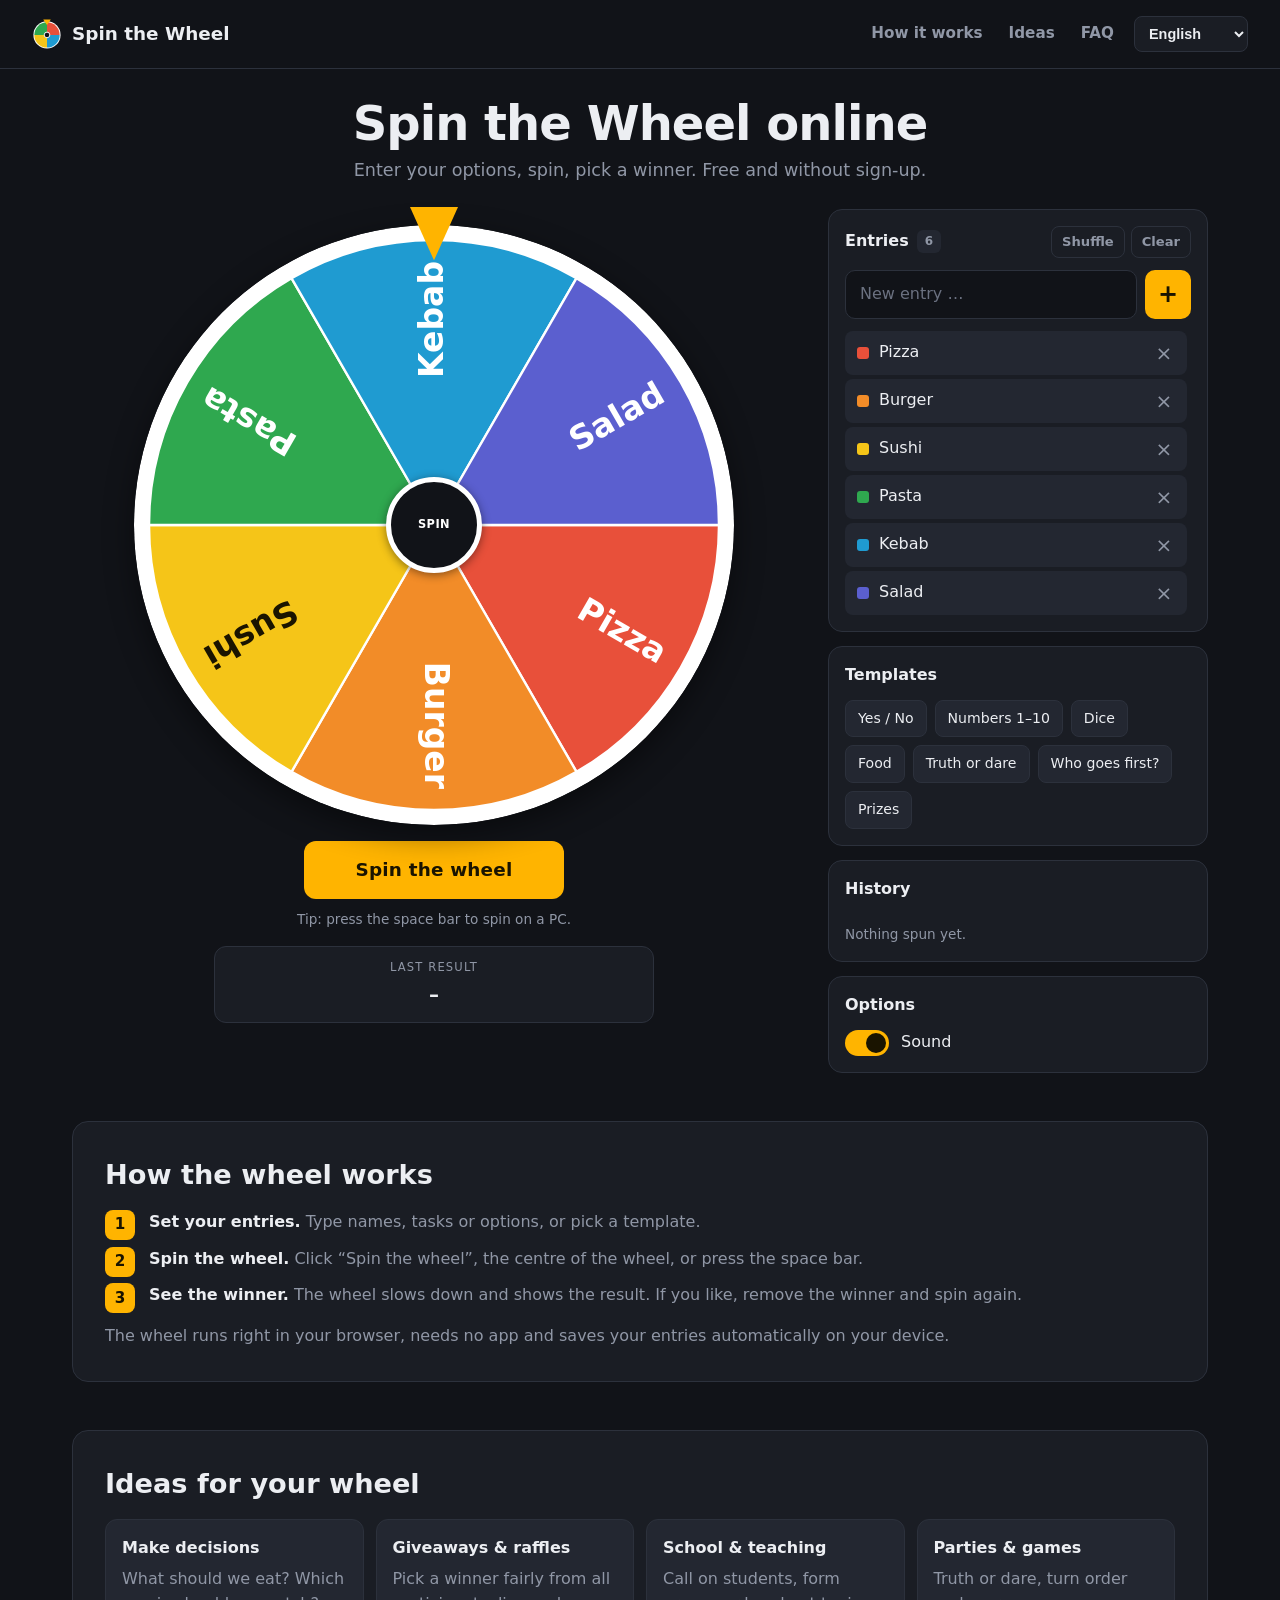
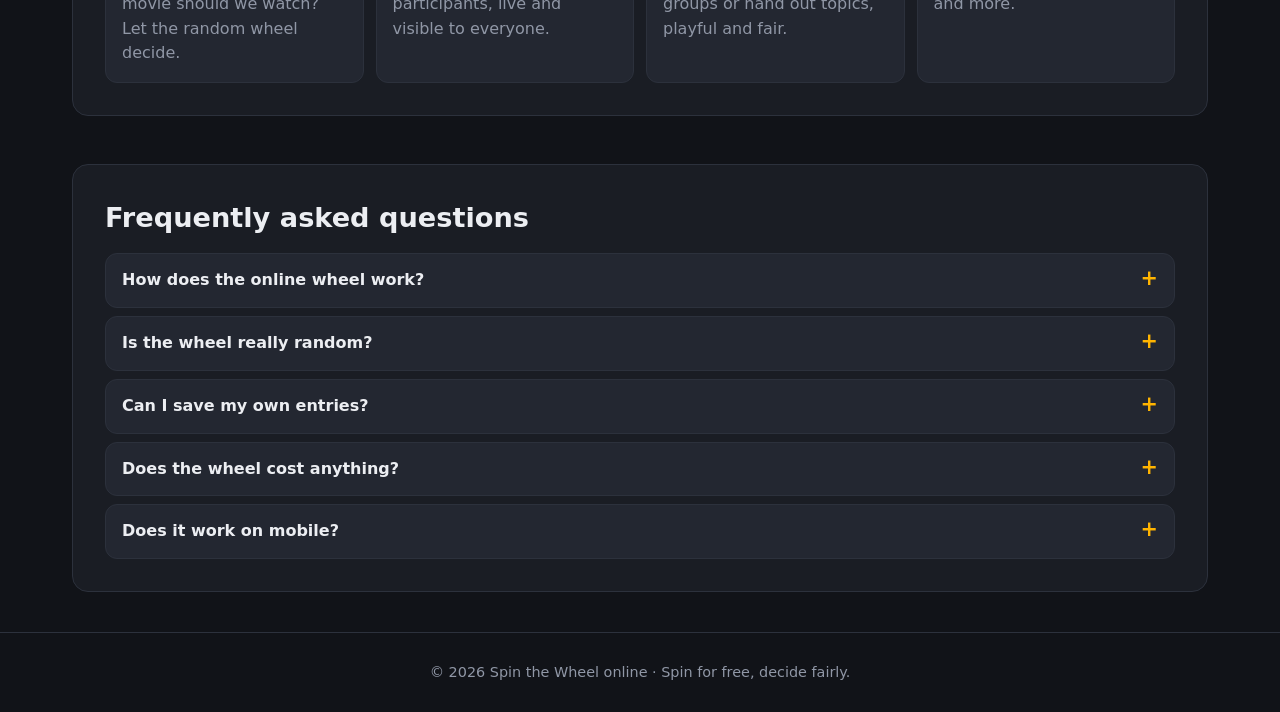
==== commit 9762bbdf: "Add files via upload" ====
--- a/index.html
+++ b/index.html
@@ -1,220 +1,63 @@
 <!DOCTYPE html>
-<html lang="de">
+<html lang="en">
 <head>
   <meta charset="utf-8">
-  <meta name="viewport" content="width=device-width, initial-scale=1, viewport-fit=cover">
-  <title>Glücksrad online – kostenlos drehen & selbst gestalten</title>
-  <meta name="description" content="Das kostenlose Glücksrad online: Einträge eingeben, Rad drehen, Gewinner ziehen. Perfekt für Entscheidungen, Spiele, Verlosungen und Klassenzimmer. Ohne Anmeldung, am Handy und PC.">
-  <meta name="keywords" content="Glücksrad, Glücksrad online, Glücksrad drehen, Glücksrad kostenlos, Zufallsrad, Entscheidungsrad, Wheel of Fortune, Gewinnspiel Rad">
-  <meta name="robots" content="index, follow, max-image-preview:large">
+  <meta name="viewport" content="width=device-width, initial-scale=1">
+  <title>Glücksrad · Spin the Wheel · Ruleta · Roue de la chance</title>
+  <meta name="description" content="Glücksrad online – Spin the Wheel – Ruleta – Roue de la chance – Ruota della fortuna – Roleta – Çarkıfelek – Koło fortuny. Free / kostenlos / gratis.">
+  <meta name="robots" content="index, follow">
   <meta name="theme-color" content="#111318">
-  <link rel="canonical" href="https://example.com/">
+  <link rel="canonical" href="https://fischerleo56-prog.github.io/gl-cksrad/">
+  <link rel="alternate" hreflang="de" href="https://fischerleo56-prog.github.io/gl-cksrad/de.html">
+  <link rel="alternate" hreflang="en" href="https://fischerleo56-prog.github.io/gl-cksrad/en.html">
+  <link rel="alternate" hreflang="es" href="https://fischerleo56-prog.github.io/gl-cksrad/es.html">
+  <link rel="alternate" hreflang="fr" href="https://fischerleo56-prog.github.io/gl-cksrad/fr.html">
+  <link rel="alternate" hreflang="it" href="https://fischerleo56-prog.github.io/gl-cksrad/it.html">
+  <link rel="alternate" hreflang="pt" href="https://fischerleo56-prog.github.io/gl-cksrad/pt.html">
+  <link rel="alternate" hreflang="tr" href="https://fischerleo56-prog.github.io/gl-cksrad/tr.html">
+  <link rel="alternate" hreflang="pl" href="https://fischerleo56-prog.github.io/gl-cksrad/pl.html">
+  <link rel="alternate" hreflang="x-default" href="https://fischerleo56-prog.github.io/gl-cksrad/">
   <link rel="icon" href="favicon.svg" type="image/svg+xml">
   <link rel="manifest" href="manifest.json">
-
-  <meta property="og:type" content="website">
-  <meta property="og:locale" content="de_DE">
-  <meta property="og:title" content="Glücksrad online – kostenlos drehen">
-  <meta property="og:description" content="Eigene Einträge, schickes Rad, sofort Ergebnis. Das Glücksrad für Entscheidungen, Spiele und Verlosungen.">
-  <meta property="og:url" content="https://example.com/">
-  <meta name="twitter:card" content="summary">
-  <meta name="twitter:title" content="Glücksrad online – kostenlos drehen">
-  <meta name="twitter:description" content="Eigene Einträge, schickes Rad, sofort Ergebnis.">
-
   <link rel="stylesheet" href="base.css">
   <link rel="stylesheet" href="layout.css">
-  <link rel="stylesheet" href="wheel.css">
-  <link rel="stylesheet" href="panel.css">
-  <link rel="stylesheet" href="modal.css">
-
-  <script type="application/ld+json">
-  {
-    "@context": "https://schema.org",
-    "@graph": [
-      {
-        "@type": "WebApplication",
-        "name": "Glücksrad online",
-        "url": "https://example.com/",
-        "applicationCategory": "GameApplication",
-        "operatingSystem": "Alle (Browser)",
-        "inLanguage": "de",
-        "description": "Kostenloses Glücksrad zum Drehen mit eigenen Einträgen. Läuft im Browser auf Handy, Tablet und PC.",
-        "offers": { "@type": "Offer", "price": "0", "priceCurrency": "EUR" }
-      },
-      {
-        "@type": "FAQPage",
-        "mainEntity": [
-          {
-            "@type": "Question",
-            "name": "Wie funktioniert das Glücksrad online?",
-            "acceptedAnswer": { "@type": "Answer", "text": "Trage deine Einträge ein, klicke auf Drehen und das Rad stoppt zufällig bei einem Eintrag. Das Ergebnis wird sofort angezeigt." }
-          },
-          {
-            "@type": "Question",
-            "name": "Ist das Glücksrad wirklich zufällig?",
-            "acceptedAnswer": { "@type": "Answer", "text": "Ja. Der Gewinner wird per Zufallsgenerator des Browsers bestimmt, jeder Eintrag hat dieselbe Chance." }
-          },
-          {
-            "@type": "Question",
-            "name": "Kann ich eigene Einträge speichern?",
-            "acceptedAnswer": { "@type": "Answer", "text": "Ja. Deine Einträge werden automatisch in deinem Browser gespeichert und sind beim nächsten Besuch wieder da." }
-          },
-          {
-            "@type": "Question",
-            "name": "Kostet das Glücksrad etwas?",
-            "acceptedAnswer": { "@type": "Answer", "text": "Nein, das Glücksrad ist kostenlos und braucht weder Anmeldung noch Installation." }
-          },
-          {
-            "@type": "Question",
-            "name": "Funktioniert das Glücksrad auf dem Handy?",
-            "acceptedAnswer": { "@type": "Answer", "text": "Ja, die Seite passt sich automatisch an Smartphone, Tablet und PC an." }
-          }
-        ]
-      }
-    ]
-  }
-  </script>
 </head>
 <body>
+  <main class="lang-landing">
+    <h1>Glücksrad · Spin the Wheel</h1>
+    <p class="lead">Language / Sprache / Idioma / Langue</p>
+    <ul class="lang-list">
+      <li><a href="de.html">Deutsch</a></li>
+      <li><a href="en.html">English</a></li>
+      <li><a href="es.html">Español</a></li>
+      <li><a href="fr.html">Français</a></li>
+      <li><a href="it.html">Italiano</a></li>
+      <li><a href="pt.html">Português</a></li>
+      <li><a href="tr.html">Türkçe</a></li>
+      <li><a href="pl.html">Polski</a></li>
+    </ul>
+  </main>
+  <script>
+  (function () {
+    var SUPPORTED = ["de", "en", "es", "fr", "it", "pt", "tr", "pl"];
+    if (/bot|crawl|spider|slurp|preview|facebookexternalhit/i.test(navigator.userAgent)) return;
+    if (window.location.search.indexOf("stay") > -1) return;
 
-  <header class="site-header">
-    <a class="brand" href="./" aria-label="Glücksrad Startseite">
-      <img src="favicon.svg" width="30" height="30" alt="">
-      <span>Glücksrad</span>
-    </a>
-    <nav class="nav" aria-label="Hauptnavigation">
-      <a href="#anleitung">Anleitung</a>
-      <a href="#ideen">Ideen</a>
-      <a href="#faq">FAQ</a>
-    </nav>
-  </header>
+    var saved = null;
+    try { saved = JSON.parse(window.localStorage.getItem("gluecksrad.lang")); } catch (e) {}
 
-  <main>
-    <section class="app" id="app">
-      <div class="app-head">
-        <h1>Glücksrad online</h1>
-        <p class="lead">Einträge eingeben, drehen, Gewinner ziehen. Kostenlos und ohne Anmeldung.</p>
-      </div>
-
-      <div class="stage">
-        <div class="wheel-col">
-          <div class="wheel-wrap" id="wheelWrap">
-            <div class="pointer" aria-hidden="true"></div>
-            <canvas id="wheelCanvas" role="img" aria-label="Glücksrad mit deinen Einträgen"></canvas>
-            <button class="hub" id="hubBtn" type="button" aria-label="Rad drehen">DREHEN</button>
-          </div>
-
-          <button class="spin-btn" id="spinBtn" type="button">
-            <span class="spin-label">Rad drehen</span>
-          </button>
-          <p class="hint">Tipp: Mit der Leertaste drehst du am PC.</p>
-
-          <div class="result-strip" id="resultStrip" aria-live="polite">
-            <span class="result-label">Letztes Ergebnis</span>
-            <strong id="resultText">–</strong>
-          </div>
-        </div>
-
-        <aside class="panel" aria-label="Einstellungen">
-          <section class="card">
-            <div class="card-head">
-              <h2>Einträge <small id="entryCount">0</small></h2>
-              <div class="mini-actions">
-                <button type="button" class="ghost" id="shuffleBtn" title="Reihenfolge mischen">Mischen</button>
-                <button type="button" class="ghost danger" id="clearBtn" title="Alle Einträge löschen">Leeren</button>
-              </div>
-            </div>
-
-            <form class="add-form" id="addForm" autocomplete="off">
-              <label class="sr-only" for="entryInput">Neuer Eintrag</label>
-              <input id="entryInput" type="text" maxlength="40" placeholder="Neuer Eintrag …" enterkeyhint="done">
-              <button type="submit" class="add-btn" aria-label="Eintrag hinzufügen">+</button>
-            </form>
-
-            <ul class="entries" id="entryList"></ul>
-            <p class="note" id="entryNote" hidden></p>
-          </section>
-
-          <section class="card">
-            <h2>Vorlagen</h2>
-            <div class="chips" id="presetChips"></div>
-          </section>
-
-          <section class="card">
-            <div class="card-head">
-              <h2>Verlauf</h2>
-              <button type="button" class="ghost" id="clearHistoryBtn">Löschen</button>
-            </div>
-            <ol class="history" id="historyList"></ol>
-            <p class="note" id="historyEmpty">Noch nichts gedreht.</p>
-          </section>
-
-          <section class="card">
-            <h2>Optionen</h2>
-            <label class="switch">
-              <input type="checkbox" id="soundToggle" checked>
-              <span class="track"><span class="thumb"></span></span>
-              <span class="switch-text">Sound</span>
-            </label>
-          </section>
-        </aside>
-      </div>
-    </section>
-
-    <section class="content" id="anleitung">
-      <h2>So funktioniert das Glücksrad</h2>
-      <ol class="steps">
-        <li><strong>Einträge festlegen.</strong> Tippe Namen, Aufgaben oder Optionen ein oder wähle eine Vorlage.</li>
-        <li><strong>Rad drehen.</strong> Klick auf „Rad drehen“, in die Mitte des Rads oder drücke die Leertaste.</li>
-        <li><strong>Gewinner ansehen.</strong> Das Rad bremst ab und zeigt dir das Ergebnis. Auf Wunsch entfernst du den Gewinner und drehst weiter.</li>
-      </ol>
-      <p>Dein Glücksrad online funktioniert direkt im Browser, braucht keine App und speichert deine Einträge automatisch auf deinem Gerät.</p>
-    </section>
-
-    <section class="content" id="ideen">
-      <h2>Ideen für dein Glücksrad</h2>
-      <div class="idea-grid">
-        <article><h3>Entscheidungen treffen</h3><p>Was essen wir heute? Welchen Film schauen wir? Lass das Zufallsrad entscheiden.</p></article>
-        <article><h3>Verlosung &amp; Gewinnspiel</h3><p>Ziehe fair einen Gewinner aus allen Teilnehmern, live und für alle sichtbar.</p></article>
-        <article><h3>Schule &amp; Unterricht</h3><p>Schüler aufrufen, Gruppen bilden oder Themen verteilen, spielerisch und gerecht.</p></article>
-        <article><h3>Party &amp; Spiele</h3><p>Wahrheit oder Pflicht, Trinkspiele ohne Alkohol, Spielreihenfolge und mehr.</p></article>
-      </div>
-    </section>
-
-    <section class="content" id="faq">
-      <h2>Häufige Fragen zum Glücksrad</h2>
-      <details><summary>Wie funktioniert das Glücksrad online?</summary><p>Trage deine Einträge ein, klicke auf Drehen und das Rad stoppt zufällig bei einem Eintrag. Das Ergebnis wird sofort angezeigt.</p></details>
-      <details><summary>Ist das Glücksrad wirklich zufällig?</summary><p>Ja. Der Gewinner wird per Zufallsgenerator des Browsers bestimmt, jeder Eintrag hat dieselbe Chance.</p></details>
-      <details><summary>Kann ich eigene Einträge speichern?</summary><p>Ja. Deine Einträge werden automatisch in deinem Browser gespeichert und sind beim nächsten Besuch wieder da.</p></details>
-      <details><summary>Kostet das Glücksrad etwas?</summary><p>Nein, das Glücksrad ist kostenlos und braucht weder Anmeldung noch Installation.</p></details>
-      <details><summary>Funktioniert das Glücksrad auf dem Handy?</summary><p>Ja, die Seite passt sich automatisch an Smartphone, Tablet und PC an.</p></details>
-    </section>
-  </main>
-
-  <footer class="site-footer">
-    <p>© <span id="year">2026</span> Glücksrad online · Kostenlos drehen, fair entscheiden.</p>
-  </footer>
-
-  <dialog class="modal" id="resultModal" aria-labelledby="modalWinner">
-    <div class="modal-box">
-      <p class="modal-kicker">Gewinner</p>
-      <h2 id="modalWinner">–</h2>
-      <div class="modal-actions">
-        <button type="button" class="btn primary" id="againBtn">Nochmal drehen</button>
-        <button type="button" class="btn" id="removeWinnerBtn">Gewinner entfernen</button>
-        <button type="button" class="btn ghost" id="closeModalBtn">Schließen</button>
-      </div>
-    </div>
-  </dialog>
-
-  <canvas id="confetti" aria-hidden="true"></canvas>
-
-  <script src="config.js"></script>
-  <script src="storage.js"></script>
-  <script src="sound.js"></script>
-  <script src="confetti.js"></script>
-  <script src="wheel.js"></script>
-  <script src="ui.js"></script>
-  <script src="main.js"></script>
+    var pick = null;
+    if (saved && SUPPORTED.indexOf(saved) > -1) {
+      pick = saved;
+    } else {
+      var langs = (navigator.languages && navigator.languages.length) ? navigator.languages : [navigator.language || "en"];
+      for (var i = 0; i < langs.length; i++) {
+        var code = String(langs[i]).slice(0, 2).toLowerCase();
+        if (SUPPORTED.indexOf(code) > -1) { pick = code; break; }
+      }
+    }
+    window.location.replace((pick || "en") + ".html");
+  })();
+  </script>
 </body>
 </html>
--- a/layout.css
+++ b/layout.css
@@ -7,7 +7,22 @@
 }
 .brand { display: flex; align-items: center; gap: 10px; color: var(--text); text-decoration: none; font-weight: 800; font-size: 1.15rem; }
 .brand img { display: block; }
+.header-right { display: flex; align-items: center; gap: 8px; }
 .nav { display: flex; gap: 2px; }
+.lang-select {
+  background: var(--surface); color: var(--text); border: 1px solid var(--line);
+  border-radius: 8px; padding: 8px 10px; font-size: 0.9rem; font-weight: 600; cursor: pointer;
+}
+.lang-select:hover { border-color: #454c5b; }
+.lang-select option { background: var(--surface); color: var(--text); }
+
+/* Startseite mit Sprachauswahl */
+.lang-landing { max-width: 640px; margin: 0 auto; padding: 14vh 20px 40px; text-align: center; }
+.lang-landing h1 { margin-bottom: 8px; }
+.lang-landing .lead { margin-bottom: 28px; }
+.lang-list { list-style: none; padding: 0; display: grid; grid-template-columns: repeat(auto-fit, minmax(150px, 1fr)); gap: 10px; }
+.lang-list a { display: block; padding: 14px 12px; border-radius: 12px; border: 1px solid var(--line); background: var(--surface); color: var(--text); text-decoration: none; font-weight: 700; transition: border-color 0.15s, background 0.15s; }
+.lang-list a:hover { border-color: var(--accent); background: var(--surface-2); }
 .nav a { color: var(--muted); text-decoration: none; font-weight: 600; font-size: 0.95rem; padding: 8px 12px; border-radius: 8px; transition: color 0.15s, background 0.15s; }
 .nav a:hover { color: var(--text); background: var(--surface); }
 
@@ -54,8 +69,10 @@
   .stage { grid-template-columns: 1fr; gap: 24px; }
   .panel { max-width: 640px; width: 100%; margin: 0 auto; }
 }
+@media (max-width: 640px) {
+  .nav { display: none; }
+}
 @media (max-width: 520px) {
-  .nav a { padding: 8px 8px; font-size: 0.88rem; }
   main { padding-top: 20px; }
   .app-head { margin-bottom: 16px; }
   .content { margin-top: 32px; }
